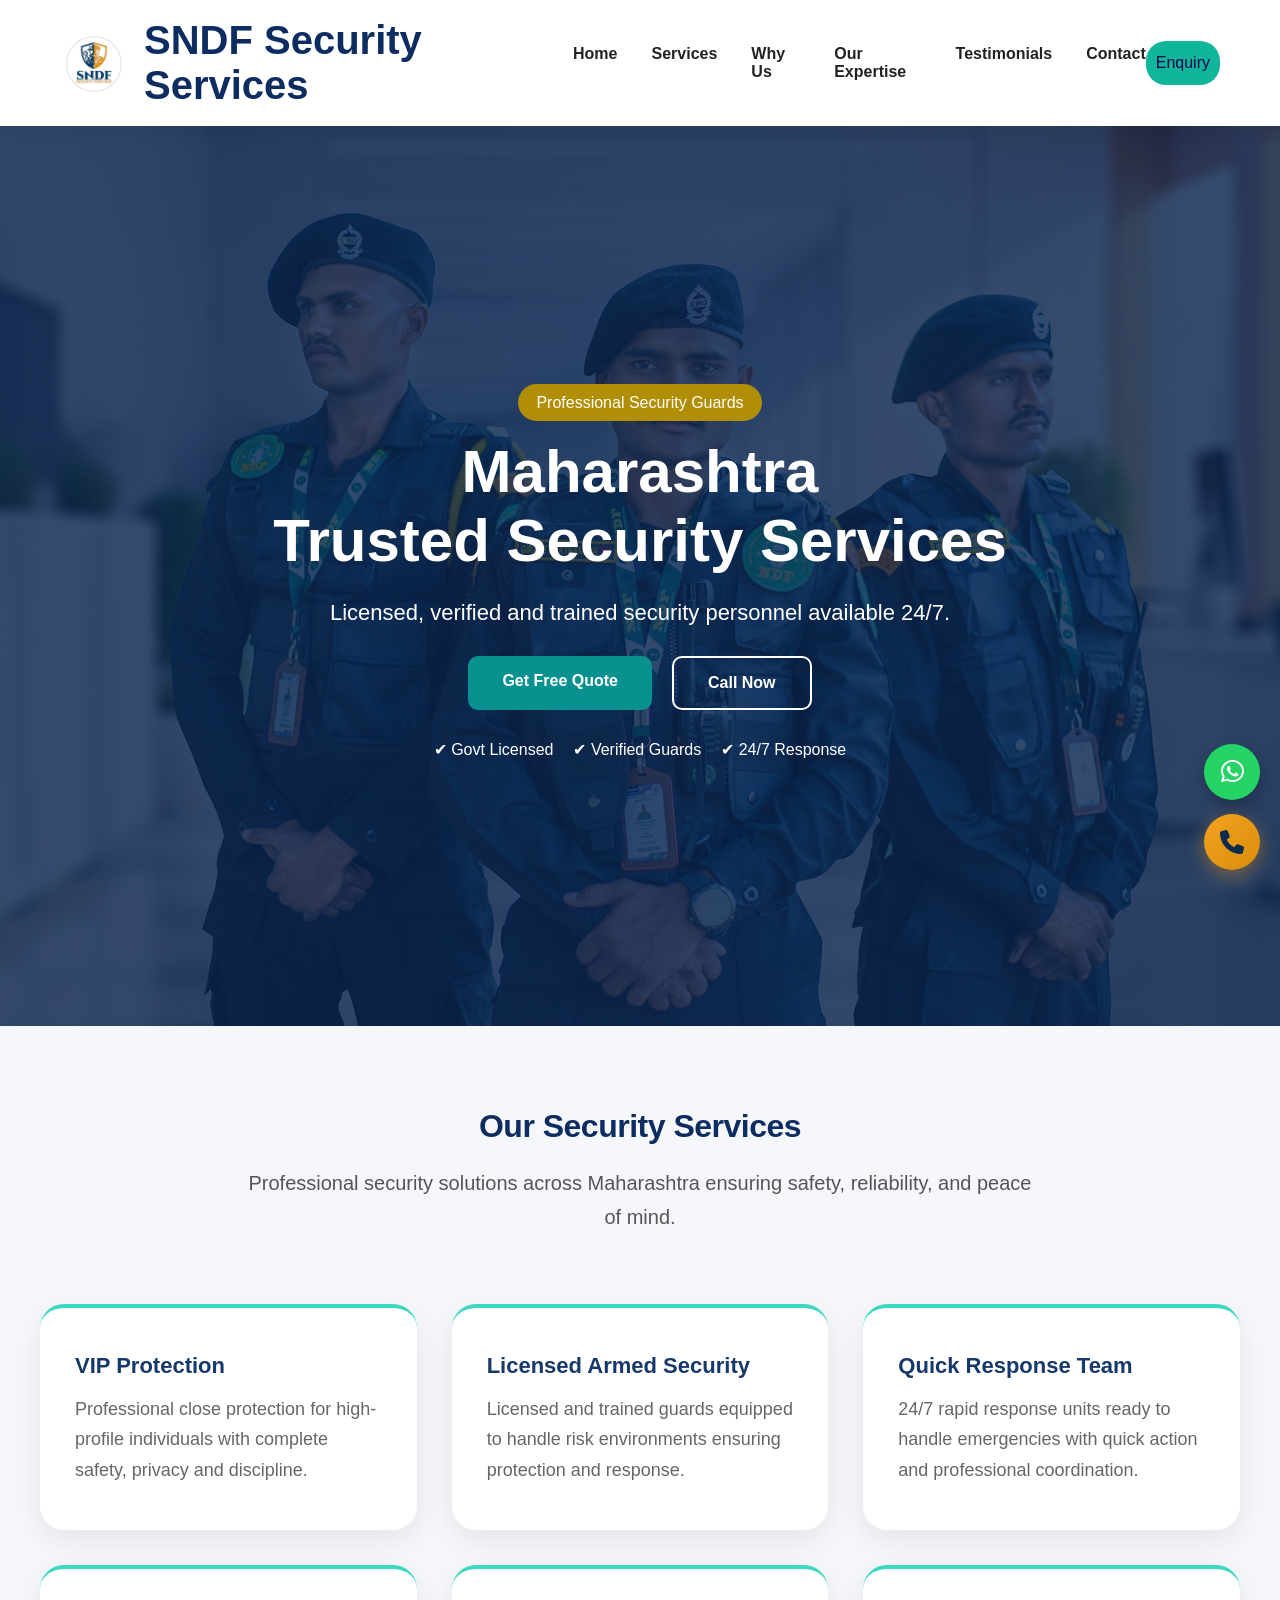
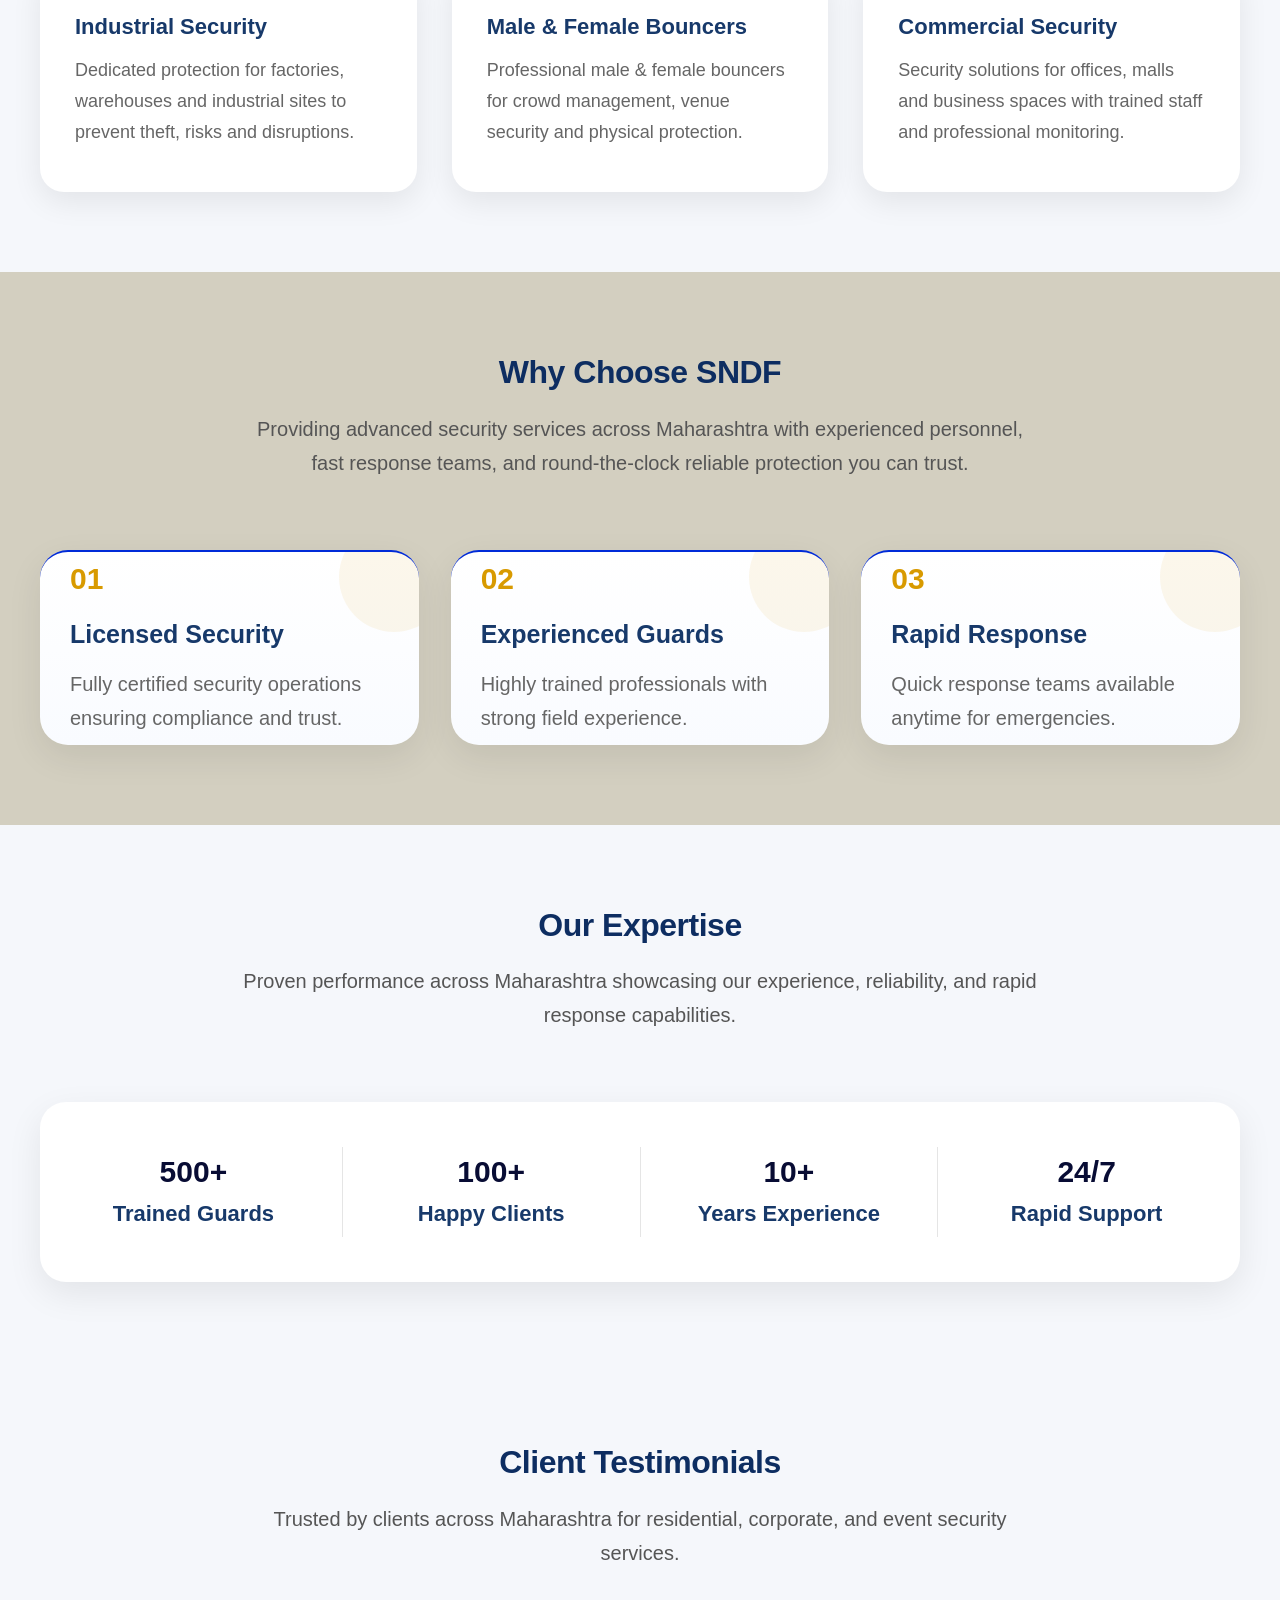
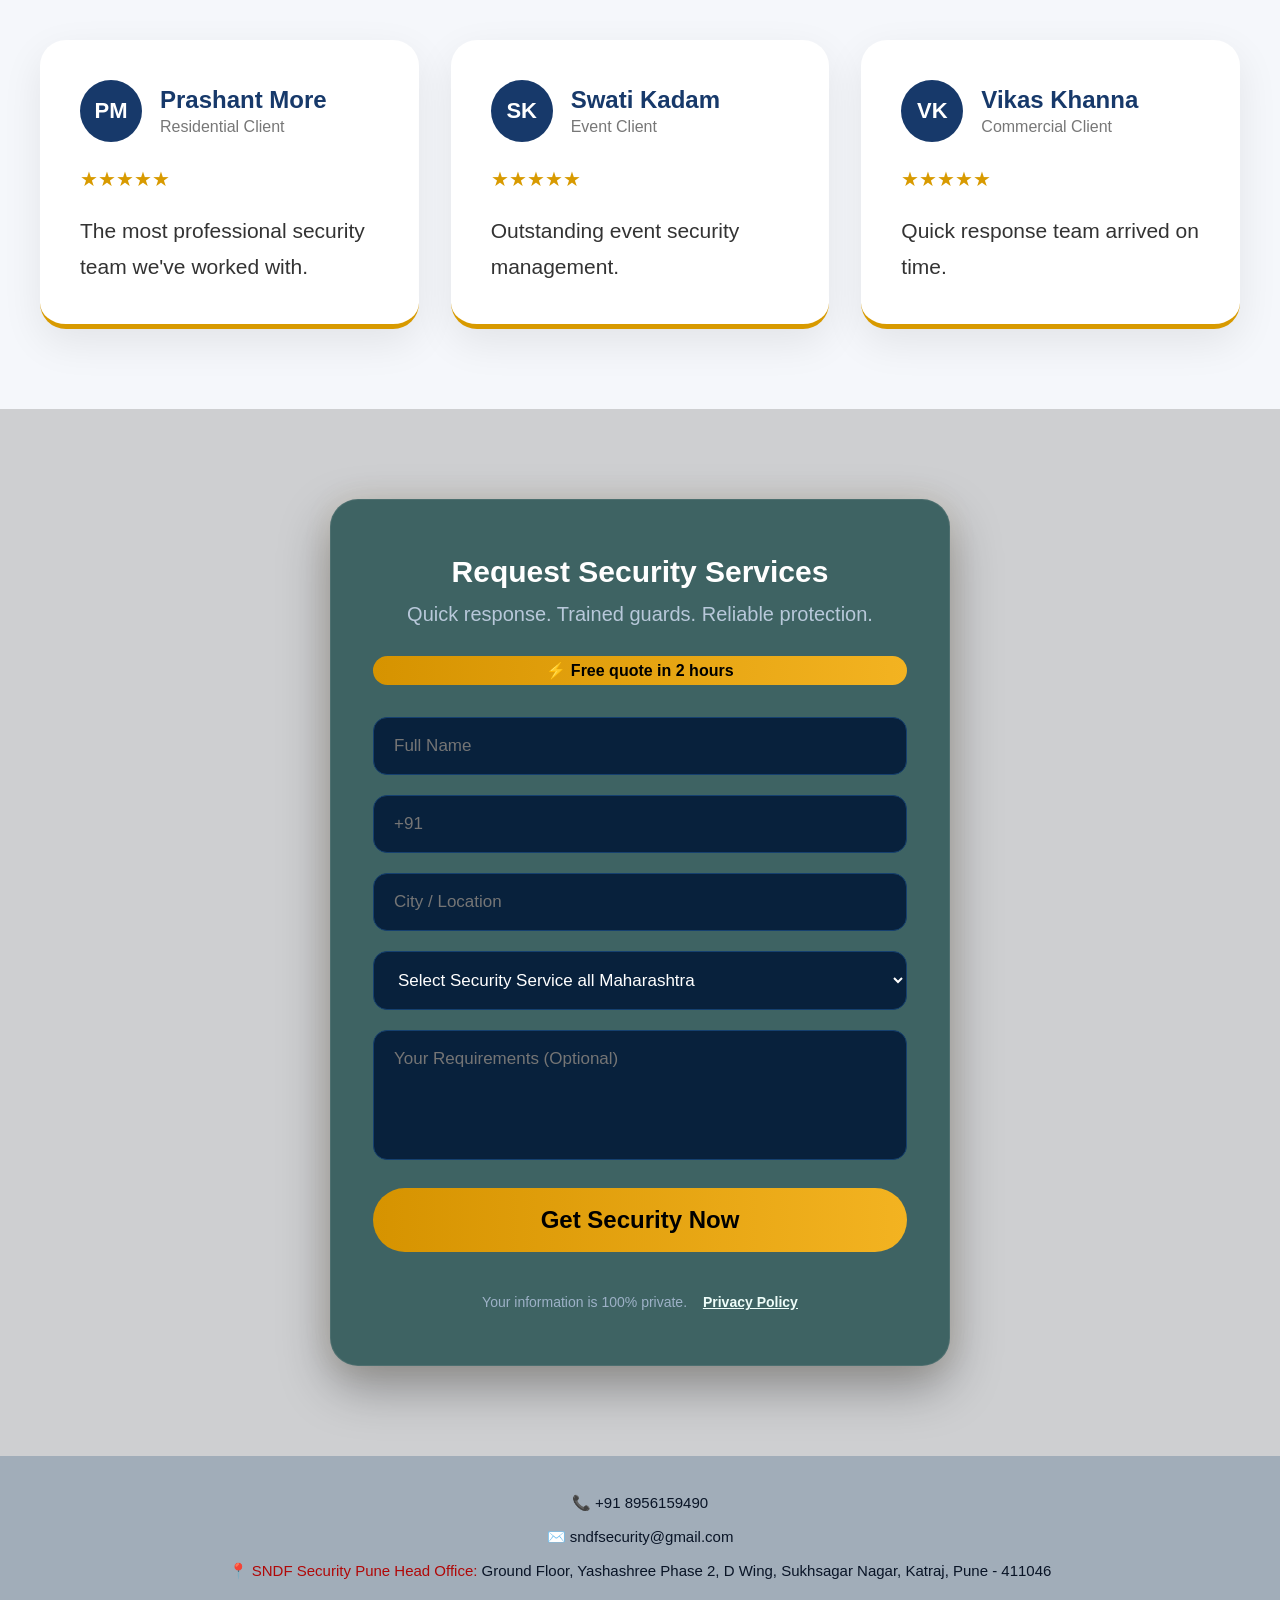
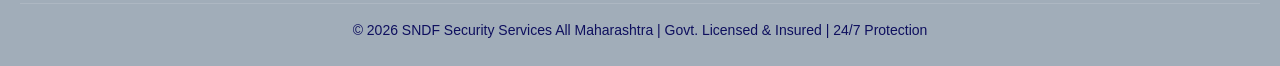
==== index.html @ 7f8187f7 "add gtag in html code" ====
<!DOCTYPE html>
<html lang="en">

<head>
  <!-- Google tag (gtag.js) -->
  <script async src="https://www.googletagmanager.com/gtag/js?id=AW-18089420292"></script>
<script>
  window.dataLayer = window.dataLayer || [];
  function gtag(){dataLayer.push(arguments);}
  gtag('js', new Date());

  gtag('config', 'AW-18089420292');
</script>

  <meta charset="UTF-8">
  <meta name="viewport" content="width=device-width,initial-scale=1.0">

  <!-- SEO Title -->
  <title>Security Guard Services in Maharashtra | SNDF Security Agency</title>

  <!-- SEO Meta -->
  <meta name="description" content="Looking for security guard services in Maharashtra? SNDF provides trained security guards, bouncers, event security, corporate and residential protection across Maharashtra. Available 24/7. Call now.">
  <meta name="keywords" content="security services Maharashtra, security guards Maharashtra, security agency Maharashtra, private security Maharashtra, bouncer services Maharashtra, event security Maharashtra, industrial security Maharashtra, residential security Maharashtra, corporate security Maharashtra">
  <meta name="author" content="SNDF Security Services">

  <!-- Google Site Verification -->
  <meta name="google-site-verification" content="Hl2jM6XFP9QhORgaJbN1rDe-L8TGYnHvItoYKzpRTxo" />

  <!-- Open Graph (Social Media Preview) -->
  <meta property="og:title" content="SNDF Security Services Maharashtra">
  <meta property="og:description" content="Professional security guard services across Maharashtra for residential, corporate, and events.">
  <meta property="og:image" content="https://sndfsecurity.in/images/logo.png">
  <meta property="og:url" content="https://sndfsecurity.in">
  <meta property="og:type" content="website">

  <!-- Canonical -->
  <link rel="canonical" href="https://sndfsecurity.in/">

  <!-- Favicon -->
  <link rel="icon" href="images/favicon.ico" type="image/x-icon">

  <!-- CSS -->
  <link rel="stylesheet" href="style.css">
  <link rel="stylesheet"
    href="https://cdnjs.cloudflare.com/ajax/libs/font-awesome/6.5.0/css/all.min.css">

  <!-- Smooth Scroll -->
  <style>
    html {
      scroll-behavior: smooth;
    }
  </style>
</head>

<body>

  <!-- NAVBAR -->
  <header class="navbar">

    <div class="brand">
      <img src="images/logo.png" alt="SNDF Security Logo" class="logo-img">
      <div class="logo">SNDF Security Services</div>
    </div>

    <nav>
      <a href="#home">Home</a>
      <a href="#services">Services</a>
      <a href="#whyus">Why Us</a>
      <a href="#expertise">Our Expertise</a>
      <a href="#testimonials">Testimonials</a>
      <a href="#contact">Contact</a>
    </nav>

    <a href="#contact" class="top-call">Enquiry</a>

  </header>


  <!-- FLOATING BUTTONS -->
  <a href="https://wa.me/918956159490" class="whatsapp-float" target="_blank">
    <i class="fab fa-whatsapp"></i>
  </a>

  <button class="floating-call"
    onclick="window.location.href='tel:+918956159490'">
    <i class="fas fa-phone"></i>
  </button>


  <!-- HERO -->
  <section id="home" class="hero">

    <div class="hero-box">

      <span class="badge">
       Professional Security Guards
      </span>

      <h1>
        Maharashtra<br>
       Trusted Security Services
      </h1>

      <p>
        Licensed, verified and trained security personnel available 24/7.
      </p>

      <div class="hero-btns">

        <a href="#contact" class="btn gold">
          Get Free Quote
        </a>

        <a href="tel:8956159490" class="btn ghost">
          Call Now
        </a>

      </div>

      <div class="trust-line">
        <span>✔ Govt Licensed</span>
        <span>✔ Verified Guards</span>
        <span>✔ 24/7 Response</span>
      </div>

    </div>

  </section>


  <!-- SERVICES -->
  <section id="services" class="section light">

    <div class="section-title">
      <h2>Our Security Services</h2>
      <p>Professional security solutions across Maharashtra ensuring safety, reliability, and peace of mind.</p>
    </div>

    <div class="service-grid">

      <div class="service-card">
        <h3>VIP Protection</h3>
        <p>
          Professional close protection for high-profile individuals with complete safety, privacy and discipline.
        </p>
      </div>

      <div class="service-card">
        <h3>Licensed Armed Security</h3>
        <p>
          Licensed and trained guards equipped to handle risk environments ensuring protection and response.
        </p>
      </div>

      <div class="service-card">
        <h3>Quick Response Team</h3>
        <p>
          24/7 rapid response units ready to handle emergencies with quick action and professional coordination.
        </p>
      </div>

      <div class="service-card"> 
        <h3>Industrial Security</h3>
        <p>
          Dedicated protection for factories, warehouses and industrial sites to prevent theft, risks and disruptions.
        </p>
      </div>

      <div class="service-card">
        <h3>Male & Female Bouncers</h3>
        <p>
          Professional male & female bouncers for crowd management, venue security and physical protection.
        </p>
      </div>

      <div class="service-card">
        <h3>Commercial Security</h3>
        <p>
          Security solutions for offices, malls and business spaces with trained staff and professional monitoring.
        </p>
      </div>

    </div>

  </section>


  <!-- WHY US -->
  <section id="whyus" class="section why-premium">

    <div class="section-title">
      <h2>Why Choose SNDF</h2>
      <p>
        Providing advanced security services across Maharashtra with experienced personnel, fast response teams, and round-the-clock reliable protection you can trust.
      </p>
    </div>

    <div class="why-premium-grid">

      <div class="why-premium-card">
        <div class="why-num">01</div>
        <h3>Licensed Security</h3>
        <p>Fully certified security operations ensuring compliance and trust.</p>
      </div>

      <div class="why-premium-card">
        <div class="why-num">02</div>
        <h3>Experienced Guards</h3>
        <p>Highly trained professionals with strong field experience.</p>
      </div>

      <div class="why-premium-card">
        <div class="why-num">03</div>
        <h3>Rapid Response</h3>
        <p>Quick response teams available anytime for emergencies.</p>
      </div>

    </div>

  </section>


  <!-- EXPERTISE -->
  <section id="expertise" class="section expertise-strip">

    <div class="section-title">
      <h2>Our Expertise</h2>
      <p>
        Proven performance across Maharashtra showcasing our experience, reliability, and rapid response capabilities.
      </p>
    </div>

    <div class="expertise-row">

      <div class="expertise-item">
        <h3>500+</h3>
        <span>Trained Guards</span>
      </div>

      <div class="expertise-divider"></div>

      <div class="expertise-item">
        <h3>100+</h3>
        <span>Happy Clients</span>
      </div>

      <div class="expertise-divider"></div>

      <div class="expertise-item">
        <h3>10+</h3>
        <span>Years Experience</span>
      </div>

      <div class="expertise-divider"></div>

      <div class="expertise-item">
        <h3>24/7</h3>
        <span>Rapid Support</span>
      </div>

    </div>

  </section>


  <!-- TESTIMONIALS -->
  <section id="testimonials" class="section light">

    <div class="section-title">
      <h2>Client Testimonials</h2>
      <p>Trusted by clients across Maharashtra for residential, corporate, and event security services.</p>
    </div>

    <div class="elite-testimonials">

      <div class="elite-card">
        <div class="client-head">
          <div class="client-badge">PM</div>
          <div>
            <h4>Prashant More</h4>
            <span>Residential Client</span>
          </div>
        </div>

        <div class="elite-stars">★★★★★</div>

        <p>The most professional security team we've worked with.</p>
      </div>

      <div class="elite-card">
        <div class="client-head">
          <div class="client-badge">SK</div>
          <div>
            <h4>Swati Kadam</h4>
            <span>Event Client</span>
          </div>
        </div>

        <div class="elite-stars">★★★★★</div>

        <p>Outstanding event security management.</p>
      </div>

      <div class="elite-card">
        <div class="client-head">
          <div class="client-badge">VK</div>
          <div>
            <h4>Vikas Khanna</h4>
            <span>Commercial Client</span>
          </div>
        </div>

        <div class="elite-stars">★★★★★</div>

        <p>Quick response team arrived on time.</p>
      </div>

    </div>

  </section>


  <!-- CONTACT -->
 <section id="contact" class="contact-pro">

  <div class="lead-box">

    <h2>Request Security Services</h2>

    <p>Quick response. Trained guards. Reliable protection.</p>

    <div class="quote-strip">
      ⚡ Free quote in 2 hours
    </div>

    <form id="contactForm" 
      action="https://formsubmit.co/sndfsecurity@gmail.com" 
      method="POST">

      <input type="text" id="name" name="name" placeholder="Full Name"
        oninput="this.value=this.value.replace(/[^A-Za-z\s]/g,'')" required>

      <input type="tel" id="phone" name="phone" placeholder="+91"
        maxlength="10"
        oninput="this.value=this.value.replace(/[^0-9]/g,'')" required>

      <input type="text" name="city" placeholder="City / Location">

      <select name="service" required>
        <option value="">Select Security Service all Maharashtra</option>
        <option>VIP Protection</option>
        <option>Licensed Armed Security</option>
        <option>Quick Response Team</option>
        <option>Industrial Security</option>
        <option>Male & Female Bouncers</option>
        <option>Commercial Security</option>
      </select>

      <!-- Hidden fields -->
      <input type="hidden" name="_subject" value="🚨 New SNDF Enquiry">
      <input type="hidden" name="_template" value="table">
      <input type="hidden" name="_next" value="https://sndfsecurity.in/thankyou.html">
      <input type="hidden" name="_captcha" value="false">

      <textarea name="requirements" placeholder="Your Requirements (Optional)"></textarea>

      <button type="submit">Get Security Now</button>

      <!-- ✅ FINAL (SINGLE LINE) -->
      <div class="privacy-note">
        Your information is 100% private.
        <span class="privacy-link" onclick="openPrivacyModal()">
                      <a href="#" class="privacy-link">Privacy Policy</a>

        </span>

      </div>

    </form>

  </div>

</section>

  <!-- FOOTER -->
  <footer class="footer">

    <div class="footer-contact">

      <p>📞 +91 8956159490</p>
      <p>✉️ sndfsecurity@gmail.com</p>

      <p>
       <span>📍 SNDF Security Pune Head Office:</span> 
        Ground Floor, Yashashree Phase 2, D Wing,
        Sukhsagar Nagar, Katraj, Pune - 411046
      </p>

    </div>

    <div class="footer-bottom">
      <p>
        © 2026 SNDF Security Services All Maharashtra |
        Govt. Licensed & Insured |
        24/7 Protection
      </p>
    </div>

  </footer>
<div id="privacyModal" class="privacy-modal">
  <div class="privacy-box">

    <div class="privacy-header">
      <h2>Privacy Policy</h2>
      <span class="close-modal">&times;</span>
    </div>

    <div class="privacy-content">

      <h3>1. Information We Collect</h3>
      <p>We collect your name, phone number, location and service requirements when you fill out our contact form.</p>

      <h3>2. How We Use Your Information</h3>
      <p>We use your information to provide security service quotes, respond to your inquiries and contact you regarding our services.</p>

      <h3>3. Data Protection</h3>
      <p>Your information is 100% private and secure. We do not sell, trade or share your personal information with third parties.</p>

      <h3>4. Communication</h3>
      <p>By submitting the form, you agree that we may call or message you regarding your security service requirements.</p>

      <h3>5. Contact Us</h3>
      <p>For any privacy concerns, contact us at: <span class="mail">sndfsecurity@gmail.com</span></p>

      <div class="last-update">Last Updated: January 2026</div>

    </div>

  </div>
</div>

  <!-- SCRIPT -->
 <script>

document.addEventListener("DOMContentLoaded", function () {

  // =========================
  // FORM VALIDATION
  // =========================
  var form = document.getElementById("contactForm");

  if(form){
    form.addEventListener("submit", function (e) {

      var name = document.getElementById("name").value.trim();
      var phone = document.getElementById("phone").value.trim();
      var requirements = document.querySelector("textarea[name='requirements']").value.trim();

      if (name === "") {
        alert("Enter Name");
        e.preventDefault();
        return;
      }

      if (phone === "") {
        alert("Enter Mobile Number");
        e.preventDefault();
        return;
      }

      if (!/^[0-9]{10}$/.test(phone)) {
        alert("Enter valid 10 digit Mobile Number");
        e.preventDefault();
        return;
      }

    });
  }


  // =========================
  // PRIVACY MODAL
  // =========================
  var modal = document.getElementById('privacyModal');
  var links = document.querySelectorAll('.privacy-link');
  var closeBtn = document.querySelector('.close-modal');

  // OPEN MODAL
  links.forEach(function(link){
    link.addEventListener("click", function(e){
      e.preventDefault();
      modal.style.display = "block";
      document.body.style.overflow = "hidden";
    });
  });

  // CLOSE BUTTON
  if(closeBtn){
    closeBtn.addEventListener("click", function(){
      modal.style.display = "none";
      document.body.style.overflow = "auto";
    });
  }

  // OUTSIDE CLICK
  window.addEventListener("click", function(e){
    if(e.target === modal){
      modal.style.display = "none";
      document.body.style.overflow = "auto";
    }
  });

});

</script>

</body>

</html>
---- style.css ----
*{
margin:0;
padding:0;
box-sizing:border-box;
font-family:Arial;
scroll-behavior:smooth;
}

body{
overflow-x:hidden;
}

/* NAVBAR */

.navbar{
background:#fff;
padding:18px 60px;
display:flex;
justify-content:space-between;
align-items:center;
box-shadow:0 3px 15px rgba(0,0,0,.06);
position:sticky;
top:0;
z-index:999;
}

.brand{
display:flex;
align-items:center;
gap:14px;
}

.logo-img{
width:70px;
}

.logo{
font-size:40px;
font-weight:800;
color:#0d2d61;
}

nav{
display:flex;
gap:34px;
}
@media (max-width:768px){

  .navbar{
    padding:20px 15px;
  }

  .logo{
    font-size:16px;   /* text chota */
  }

  .logo-img{
    width:30px;       /* logo chota */
  }

  .top-call{
    padding:8px 14px;
    font-size:14px;
  }

}
/* NAV LINKS */

nav a{
text-decoration:none;
font-weight:700;
color:#222;

position:relative;

transition:all .35s ease;
}

/* Gold underline */

nav a:after{
content:"";
position:absolute;

left:0;
bottom:-6px;

width:0;
height:3px;

background:#d89a00;

border-radius:30px;

transition:all .35s ease;
}

/* Arrow */

nav a:before{
content:"→";

position:absolute;

left:-14px;

opacity:0;

color:#d89a00;

transition:all .35s ease;
}

/* Hover */

nav a:hover{
color:#17396a;
padding-left:10px;
}

nav a:hover:after{
width:100%;
}

nav a:hover:before{
opacity:1;
left:-6px;
}


/* CALL BUTTON (unchanged) */

.top-call{
background:#11b599;
padding:13px 10px;
border-radius:20px;
color:rgb(9, 6, 79);
text-decoration:none;
}
/* HERO */

.hero{
min-height:100vh;

display:flex;
justify-content:center;
align-items:center;

padding:70px;

text-align:center;
color:white;

background:
linear-gradient(rgba(8,35,78,.82),rgba(8,35,78,.82)),
url('images/guard.webp');

background-size:cover;
background-position:center;
}

.hero-box{
max-width:900px;
}

.badge{
background:#b08e06;
padding:10px 18px;
border-radius:30px;
}

.hero h1{
font-size:60px;
margin:25px 0;
}

.hero p{
font-size:22px;
margin-bottom:30px;
}

.hero-btns{
display:flex;
gap:20px;
justify-content:center;
}

.btn{
padding:16px 34px;
border-radius:10px;
text-decoration:none;
font-weight:700;
}

.gold{
background:#09918f;
color:white;
}

.ghost{
border:2px solid white;
color:white;
}

.trust-line{
margin-top:30px;
display:flex;
gap:20px;
justify-content:center;
}


/* SECTION */

.section{
padding:100px 50px;
}

.light{
background:#f5f7fb;
}

.section-title{
text-align:center;
margin-bottom:70px;
}

.section-title h2{
font-size:56px;
color:#0d2d61;
margin-bottom:18px;
}

.section-title p{
font-size:24px;
color:#667;
}


/* SERVICES */

.service-grid{
display:grid;
grid-template-columns:repeat(3,1fr);
gap:35px;
max-width:1200px;
margin:auto;
}

.service-card{
background:white;
padding:45px 35px;

border-radius:24px;

box-shadow:0 10px 30px rgba(0,0,0,.08);

border-top:4px solid #3dd8c1;

transition:.35s;
}

.service-card:hover{
transform:translateY(-12px);
box-shadow:0 18px 45px rgba(0,0,0,.12);
}

.icon{
font-size:42px;
margin-bottom:22px;
}

.service-card h3{
font-size:22px;
margin-bottom:15px;
color:#17396a;
}

.service-card p{
font-size:18px;
line-height:1.7;
color:#666;
}


/* EXPERTISE */
/* ===== EXPERTISE STRIP ===== */

.numbers,
.number-box{
display:none;
}

.expertise-strip{
background:#f5f7fb;
padding:110px 50px;
}

.expertise-row{
max-width:1200px;
margin:auto;

background:#fff;

border-radius:26px;

padding:45px 30px;

display:flex;
align-items:center;
justify-content:space-between;
gap:25px;

box-shadow:0 12px 35px rgba(0,0,0,.08);
}

.expertise-item{
flex:1;
text-align:center;
}

.expertise-item h3{
font-size:30px;
line-height:1;
color:#080c34;
margin-bottom:14px;
font-weight:800;
}

.expertise-item span{
font-size:22px;
color:#17396a;
font-weight:600;
}

.expertise-divider{
width:1px;
height:90px;
background:#e5e5e5;
}

/* subtle hover */
.expertise-item{
transition:.3s;
}

.expertise-item:hover{
transform:translateY(-6px);
}

/* mobile */
@media(max-width:768px){

.expertise-row{
flex-direction:column;
padding:35px 20px;
}

.expertise-divider{
width:100%;
height:1px;
}

.expertise-item h3{
font-size:20px;
}

.expertise-item span{
font-size:18px;
}

}
/* TESTIMONIAL */

/* ===== ELITE TESTIMONIALS ===== */

.review-grid,
.review-panel{
display:none;
}

.elite-testimonials{
max-width:1200px;
margin:auto;

display:grid;
grid-template-columns:repeat(3,1fr);

gap:32px;
}

.elite-card{

background:#fff;

padding:40px;

border-radius:26px;

box-shadow:
0 14px 40px rgba(0,0,0,.08);

border-bottom:5px solid #d89a00;

transition:.35s;
}

.elite-card:hover{
transform:translateY(-10px);
box-shadow:0 20px 50px rgba(0,0,0,.14);
}

.client-head{
display:flex;
align-items:center;
gap:18px;
margin-bottom:25px;
}

.client-badge{
width:62px;
height:62px;

border-radius:50%;

background:#17396a;
color:#fff;

display:flex;
align-items:center;
justify-content:center;

font-weight:800;
font-size:22px;
}

.client-head h4{
font-size:24px;
color:#17396a;
margin-bottom:4px;
}

.client-head span{
color:#777;
font-size:16px;
}

.elite-stars{
font-size:20px;
color:#d89a00;
margin-bottom:22px;
}

.elite-card p{
font-size:21px;
line-height:1.7;
color:#333;
}

/* mobile */
@media(max-width:768px){

.elite-testimonials{
grid-template-columns:1fr;
}

.elite-card{
padding:30px 22px;
}

.elite-card p{
font-size:18px;
}

.client-head h4{
font-size:20px;
}

}

/* CONTACT */
.contact-pro{
background:#cecfd1;
padding:90px 20px;
}

.lead-box{
max-width:620px;
margin:auto;

background:#3e6363;

padding:55px 42px;

border-radius:28px;

border:1px solid rgba(255,255,255,.08);

box-shadow:
0 20px 50px rgba(0,0,0,.35),
0 0 30px rgba(214,147,0,.08);
}

.lead-box h2{
font-size:30px;
color:#fff;
text-align:center;
margin-bottom:14px;
}

.lead-box p{
text-align:center;
font-size:20px;
color:#b8c8da;
margin-bottom:30px;
}

.quote-strip{
background:linear-gradient(90deg,#d69300,#f3b321);

padding:5px;

text-align:center;

font-weight:700;

border-radius:50px;

margin-bottom:32px;
}

.lead-box form{
display:flex;
flex-direction:column;
gap:20px;
}

.lead-box input,
.lead-box select,
.lead-box textarea{

background:#08213c;

border:1px solid #15406f;

color:#fff;

padding:18px 20px;

font-size:17px;

border-radius:14px;
}

.lead-box textarea{
height:130px;
resize:none;
}

.lead-box input:focus,
.lead-box select:focus,
.lead-box textarea:focus{
outline:none;
border-color:#d69300;
box-shadow:0 0 0 3px rgba(214,147,0,.12);
}

.lead-box button{
background:linear-gradient(90deg,#d69300,#f3b321);

border:none;

padding:18px;

font-size:24px;

font-weight:700;

border-radius:50px;

margin-top:8px;

cursor:pointer;
}

.lead-box button:hover{
transform:translateY(-3px);
}

.privacy-note{
text-align:center;
margin-top:22px;
color:#9db1c7;
font-size:14px;
}


/* mobile */

@media(max-width:768px){

.contact-pro{
padding:60px 16px;
}

.lead-box{
padding:35px 20px;
}

.lead-box h2{
font-size:28px;
}

.lead-box p{
font-size:16px;
}

.quote-strip{
font-size:12px;
padding:14px;
}

.lead-box button{
font-size:19px;
}

}

/* FOOTER */

footer{
background:#f6f6f6;
color:rgb(3, 24, 110);
padding:25px;
text-align:center;
}


/* MOBILE */
@media(max-width:768px){

nav{
display:none;
}

/* MOBILE NAV FIX */
.navbar{
padding:10px 12px;
}

.brand{
gap:8px;
}

.logo{
font-size:20px;
line-height:1.2;
}

.logo-img{
width:38px;
}

.top-call{
padding:10px 12px;
font-size:14px;
border-radius:14px;
}

/* HERO */
/* MOBILE HERO FIX */

@media(max-width:768px){

.hero{
padding:95px 18px 60px;
min-height:auto;
}

.hero-box{
max-width:100%;
}

.badge{
font-size:14px;
padding:8px 16px;
}

.hero h1{
font-size:52px;
line-height:1.15;
margin:22px 0;
word-break:normal;
}

.hero p{
font-size:16px;
line-height:1.5;
max-width:320px;
margin:0 auto 28px;
}

.hero-btns{
gap:14px;
}

.btn{
width:100%;
max-width:320px;
margin:auto;
padding:15px 20px;
font-size:18px;
}

.trust-line{
display:grid;
grid-template-columns:1fr 1fr 1fr;
gap:10px;
margin-top:28px;
font-size:15px;
}

}

/* GRIDS */
.service-grid,
.why-wrap,
.numbers,
.test-grid{
grid-template-columns:1fr;
}

.section-title h2{
font-size:34px;
}

.section-title p{
font-size:18px;
}

.service-card,
.why-box,
.number-box,
.test-card{
padding:32px 24px;
}

.test-card p{
font-size:20px;
}


/* FLOAT ICONS */
.float-call,
.float-wa{
right:14px;
}

}

/* ===== WHY CHOOSE PREMIUM ===== */

.why-wrap,
.why-box{
display:none;
}

.why-premium{
background:#d3cfc0;
padding:110px 50px;
}

.why-premium-grid{
max-width:1200px;
margin:auto;
display:grid;
grid-template-columns:repeat(3,1fr);
gap:32px;
}

.why-premium-card{
background:linear-gradient(180deg,#ffffff,#f9fbff);

padding:10px 30px;

border-radius:28px;

border-top:2px solid #002bd8;

box-shadow:0 12px 35px rgba(0,0,0,.08);

transition:.35s;

position:relative;
overflow:hidden;
}

.why-premium-card:hover{
transform:translateY(-12px);
box-shadow:0 18px 50px rgba(0,0,0,.14);
}

.why-premium-card:after{
content:"";
position:absolute;
right:-30px;
top:-30px;
width:110px;
height:110px;
border-radius:50%;
background:rgba(216,154,0,.08);
}

.why-num{
font-size:30px;
font-weight:800;
color:#d89a00;
margin-bottom:24px;
}

.why-premium-card h3{
font-size:25px;
color:#17396a;
margin-bottom:18px;
}

.why-premium-card p{
font-size:20px;
line-height:1.7;
color:#666;
}

@media(max-width:768px){

.why-premium-grid{
grid-template-columns:1fr;
}

.why-premium-card{
padding:34px 24px;
}

.why-num{
font-size:42px;
}

.why-premium-card h3{
font-size:24px;
}

.why-premium-card p{
font-size:17px;
}

}



@media(max-width:768px){
}

/* PASTE NEW CODE BELOW THIS */

html{
scroll-behavior:smooth;
}

#contact{
scroll-margin-top:120px;
}

.btn{
position:relative;
overflow:hidden;
transition:.35s ease;
}

.btn:before{
content:"→";
position:absolute;
right:22px;
opacity:0;
transition:.35s;
}

.btn:hover{
padding-right:58px;
transform:translateY(-4px);
}

.btn:hover:before{
opacity:1;
right:18px;
}

.gold:hover{
background:#f0ad00;
box-shadow:0 10px 25px rgba(216,154,0,.35);
}

.ghost:hover{
background:#fff;
color:#17396a;
}

/* FIXED RIGHT SIDE FLOAT BUTTONS */

/* Floating Buttons - PREMIUM */
.whatsapp-float {
    position: fixed;
    bottom: 100px;
    right: 20px;
    background: #25D366;
    color: white;
    font-size: 26px;
    width: 56px;
    height: 56px;
    display: flex;
    align-items: center;
    justify-content: center;
    border-radius: 50%;
    z-index: 999;
    text-decoration: none;
    box-shadow: 0 6px 16px rgba(0, 0, 0, 0.25);
    transition: all 0.3s ease;
}

.floating-call {
    position: fixed;
    bottom: 30px;
    right: 20px;
    background: linear-gradient(135deg, #f4a21e, #d88e0c);
    color: #0b2c4d;
    width: 56px;
    height: 56px;
    border-radius: 50%;
    display: flex;
    align-items: center;
    justify-content: center;
    font-size: 24px;
    cursor: pointer;
    box-shadow: 0 6px 20px rgba(244, 162, 30, 0.4);
    transition: all 0.3s ease;
    z-index: 999;
    border: none;
}

.whatsapp-float:hover,
.floating-call:hover {
    transform: scale(1.1);
    box-shadow: 0 10px 25px rgba(0, 0, 0, 0.3);
}
/* mobile */

@media(max-width:768px){

.float-call,
.float-wa{
right:12px;

width:50px;
height:50px;

font-size:24px;
}

.float-call{
bottom:100px;
}

.float-wa{
bottom:38px;
}

}
.footer{
background:#a1adb9;
padding:35px 20px 20px;
color:#0e0f5e;
text-align:center;
}

.footer-contact{
max-width:900px;
margin:auto;
}

.footer-contact p{
font-size:15px;
line-height:1.6;
margin-bottom:10px;
color:#091426;
}

.footer-bottom{
margin-top:20px;
padding-top:18px;
border-top:1px solid rgba(255,255,255,.12);
}

.footer-bottom p{
font-size:14px;
margin-bottom:8px;
}

.footer-bottom a{
color:#d89a00;
font-size:14px;
font-weight:700;
text-decoration:none;
}

.footer-bottom a:hover{
text-decoration:underline;
}


/* mobile */

@media(max-width:768px){

.footer{
padding:28px 15px 18px;
}

.footer-contact p{
font-size:13px;
line-height:1.5;
}

.footer-bottom p,
.footer-bottom a{
font-size:12px;
}

}

/* =========================
PROPER MOBILE + ALL DEVICE FIX
========================= */

/* GLOBAL SCALE FIX */
.section{
padding:80px 20px !important;
}

.section-title h2{
font-size:32px !important;
line-height:1.3;
letter-spacing:-0.5px;
}

.section-title p{
font-size:15px !important;
line-height:1.6;
}

/* =========================
TABLET (1024px)
========================= */
@media (max-width:1024px){

.hero h1{
font-size:38px !important;
}

.hero p{
font-size:17px !important;
}

.service-grid{
grid-template-columns:repeat(2,1fr) !important;
gap:24px;
}

.why-premium-grid{
grid-template-columns:repeat(2,1fr) !important;
gap:24px;
}

.elite-testimonials{
grid-template-columns:repeat(2,1fr) !important;
gap:24px;
}

}

/* =========================
MOBILE (768px)
========================= */
@media (max-width:768px){

/* NAV */
.navbar{
padding:12px 14px !important;
}

.logo{
font-size:17px !important;
}

.logo-img{
width:34px !important;
}

/* HERO (FIXED LOOK) */
.hero{
padding:85px 16px 50px !important;
}

.hero h1{
font-size:26px !important;
line-height:1.3;
letter-spacing:-0.5px;
}

.hero p{
font-size:14px !important;
line-height:1.6;
max-width:300px;
margin:auto;
}

/* BUTTON */
.btn{
font-size:15px !important;
padding:13px 16px !important;
}

/* SERVICES */
.service-grid{
grid-template-columns:1fr !important;
gap:18px;
}

.service-card{
padding:20px 16px !important;
border-radius:18px;
}

.service-card h3{
font-size:18px !important;
margin-bottom:8px;
}

.service-card p{
font-size:14px !important;
line-height:1.6;
}

/* WHY */
.why-premium-grid{
grid-template-columns:1fr !important;
gap:18px;
}

.why-premium-card{
padding:20px 16px !important;
}

.why-premium-card h3{
font-size:18px !important;
}

.why-premium-card p{
font-size:14px !important;
}

/* TESTIMONIAL */
.elite-testimonials{
grid-template-columns:1fr !important;
gap:18px;
}

.elite-card{
padding:20px 16px !important;
border-radius:18px;
}

.elite-card p{
font-size:14px !important;
line-height:1.6;
}

.client-head h4{
font-size:16px !important;
}

/* EXPERTISE */
.expertise-strip{
padding:60px 16px !important;
}

.expertise-row{
flex-direction:column !important;
gap:16px;
padding:20px !important;
}

.expertise-item h3{
font-size:18px !important;
}

.expertise-item span{
font-size:14px !important;
}



/* FLOAT BUTTONS */
.whatsapp-float{
width:48px;
height:48px;
right:12px;
bottom:85px;
}

.floating-call{
width:48px;
height:48px;
right:12px;
bottom:22px;
}

}

/* =========================
SMALL MOBILE (480px)
========================= */
@media (max-width:480px){

.hero h1{
font-size:24px !important;
}

.section-title h2{
font-size:24px !important;
}

.section-title p{
font-size:13px !important;
}

}

/* =========================
BIG SCREEN (1400px+)
========================= */
@media (min-width:1400px){

.section{
padding:120px 80px;
}

.hero h1{
font-size:64px;
}

.hero p{
font-size:22px;
}

}
/* =========================
CONTACT FORM FIX (ONLY)
========================= */

@media (max-width:768px){

.lead-box{
max-width:100% !important;
padding:18px 14px !important;
border-radius:18px;
}

.lead-box h2{
font-size:18px !important;
margin-bottom:8px;
}

.lead-box p{
font-size:13px !important;
margin-bottom:18px;
}

/* INPUT FIELDS */
.lead-box input,
.lead-box select,
.lead-box textarea{
padding:14px 14px !important;
font-size:14px !important;
border-radius:12px;
}

/* TEXTAREA HEIGHT */
.lead-box textarea{
height:100px !important;
}

/* BUTTON */
.lead-box button{
padding:14px !important;
font-size:18px !important;
border-radius:40px;
}

/* GAP CONTROL */
.lead-box form{
gap:14px !important;
}

}

/* SMALL MOBILE */
@media (max-width:480px){

.lead-box{
padding:16px 12px !important;
}

.lead-box h2{
font-size:17px !important;
}

.lead-box p{
font-size:12px !important;
}

.lead-box input,
.lead-box textarea{
font-size:13px !important;
padding:12px !important;
}

.lead-box button{
font-size:16px !important;
padding:12px !important;
}

}
/* =========================
REMOVE EXTRA GAP (MOBILE FIX)
========================= */

@media (max-width:768px){

/* SECTION GAP FIX */
.section{
padding-top:20px !important;
padding-bottom:20px !important;
}

/* CARD BOTTOM GAP REMOVE */
.service-card{
margin-bottom:0 !important;
}

/* NEXT SECTION TOP GAP FIX */
.why-premium{
margin-top:-30px !important;
padding-top:70px !important;
}

/* REMOVE UNWANTED SPACE */
.section + .section{
margin-top:0 !important;
}

/* EXTRA SAFE FIX */
.service-grid{
margin-bottom:0 !important;
}

}

/* =========================
HERO MOBILE PERFECT SPACING
========================= */

@media (max-width:768px){

.hero{
padding:95px 16px 60px !important;
text-align:center;
}

/* BADGE */
.badge{
font-size:13px;
padding:8px 14px;
margin-bottom:14px;
display:inline-block;
}

/* MAIN HEADING */
.hero h1{
font-size:26px !important;
line-height:1.35;
letter-spacing:-0.5px;
margin-bottom:16px;
}

/* SUBTEXT */
.hero p{
font-size:14px !important;
line-height:1.6;
margin-bottom:22px;
max-width:300px;
margin-left:auto;
margin-right:auto;
}

/* BUTTONS CONTAINER */
.hero-btns{
flex-direction:column;
gap:12px;
align-items:center;
}

/* BUTTON STYLE */
.btn{
width:100%;
max-width:280px;
padding:14px 16px;
font-size:15px;
border-radius:12px;
}

/* TRUST LINE */
.trust-line{
margin-top:22px;
display:grid;
grid-template-columns:1fr;
gap:8px;
font-size:14px;
}

}
/* =========================
ULTRA COMPACT MOBILE GAP FIX
========================= */

@media (max-width:768px){

/* SECTION */
.section{
padding:28px 14px !important;
}

/* TITLES */
.section-title{
margin-bottom:18px !important;
}

.section-title h2{
margin-bottom:6px !important;
line-height:1.25;
}

.section-title p{
margin-bottom:0 !important;
line-height:1.5;
}

/* SERVICE */
.service-grid{
gap:12px !important;
}

.service-card{
padding:16px 14px !important;
margin-bottom:0 !important;
}

.service-card h3{
margin-bottom:6px !important;
}

.service-card p{
margin-bottom:0 !important;
}

/* WHY */
.why-premium{
padding:30px 14px !important;
margin-top:-15px !important;
}

.why-premium-grid{
gap:12px !important;
}

.why-premium-card{
padding:16px 14px !important;
}

/* EXPERTISE */
.expertise-strip{
padding:30px 14px !important;
}

.expertise-row{
padding:16px !important;
gap:10px !important;
}

/* TESTIMONIAL */
.elite-testimonials{
gap:12px !important;
}

.elite-card{
padding:16px 14px !important;
}

/* CONTACT */
.contact-pro{
padding:30px 14px !important;
}

/* REMOVE SECTION GAP */
.section + .section{
margin-top:0 !important;
}

/* REMOVE EXTRA ELEMENT GAP */
h1,h2,h3,p{
margin-top:0;
margin-bottom:0;
}

/* HERO SE GAP CONTROL */
.hero{
padding-bottom:30px !important;
}

}

/* =========================
GLOBAL SUBTEXT FIX (ALL SECTIONS)
========================= */

.section-title p{
  font-size:18px !important;
  max-width:800px;
  margin:0 auto;
  line-height:1.7;
  color:#555;
}

/* DESKTOP ENHANCE */
@media (min-width:1024px){
  .section-title p{
    font-size:20px !important;
  }
}

/* LARGE SCREEN (PREMIUM LOOK) */
@media (min-width:1400px){
  .section-title p{
    font-size:22px !important;
  }
}
.footer-contact p span{
  color: rgb(176, 8, 8);
  text-decoration-color: rgb(210, 75, 54);
}

/* =========================
PRIVACY MODAL
========================= */

.privacy-modal{
display:none;
position:fixed;
z-index:9999;
left:0;
top:0;
width:100%;
height:100%;
background:rgba(0,0,0,0.7);
}

.privacy-box{
background:#0d2d61;
width:90%;
max-width:800px;
margin:80px auto;
border-radius:20px;
overflow:hidden;
box-shadow:0 10px 40px rgba(0,0,0,.4);
animation:fadeIn .3s ease;
}

@keyframes fadeIn{
from{transform:scale(.9);opacity:0;}
to{transform:scale(1);opacity:1;}
}

.privacy-header{
display:flex;
justify-content:space-between;
align-items:center;
padding:18px 22px;
border-bottom:1px solid rgba(255,255,255,.1);

}

.privacy-header h2{
color:#dc6c11;
font-size:22px;
}

.close-modal{
font-size:26px;
color:#fff;
cursor:pointer;
}

.privacy-content{
padding:20px;
max-height:400px;
overflow-y:auto;
}

.privacy-content h3{
color:#f4a21e;
margin-bottom:6px;
margin-top:14px;
font-size:16px;
}

.privacy-content p{
color:#cfd8e3;
font-size:14px;
line-height:1.6;
}

.mail{
color:#f4a21e;
}

.last-update{
margin-top:18px;
font-size:12px;
color:#9db1c7;
}

/* Scrollbar */
.privacy-content::-webkit-scrollbar{
width:6px;
}
.privacy-content::-webkit-scrollbar-thumb{
background:#f4a21e;
border-radius:10px;
}

.privacy-link{
  color:#eefdf9;
  font-weight:700;
  margin-left:6px;
  cursor:pointer;
  text-decoration:underline;
}
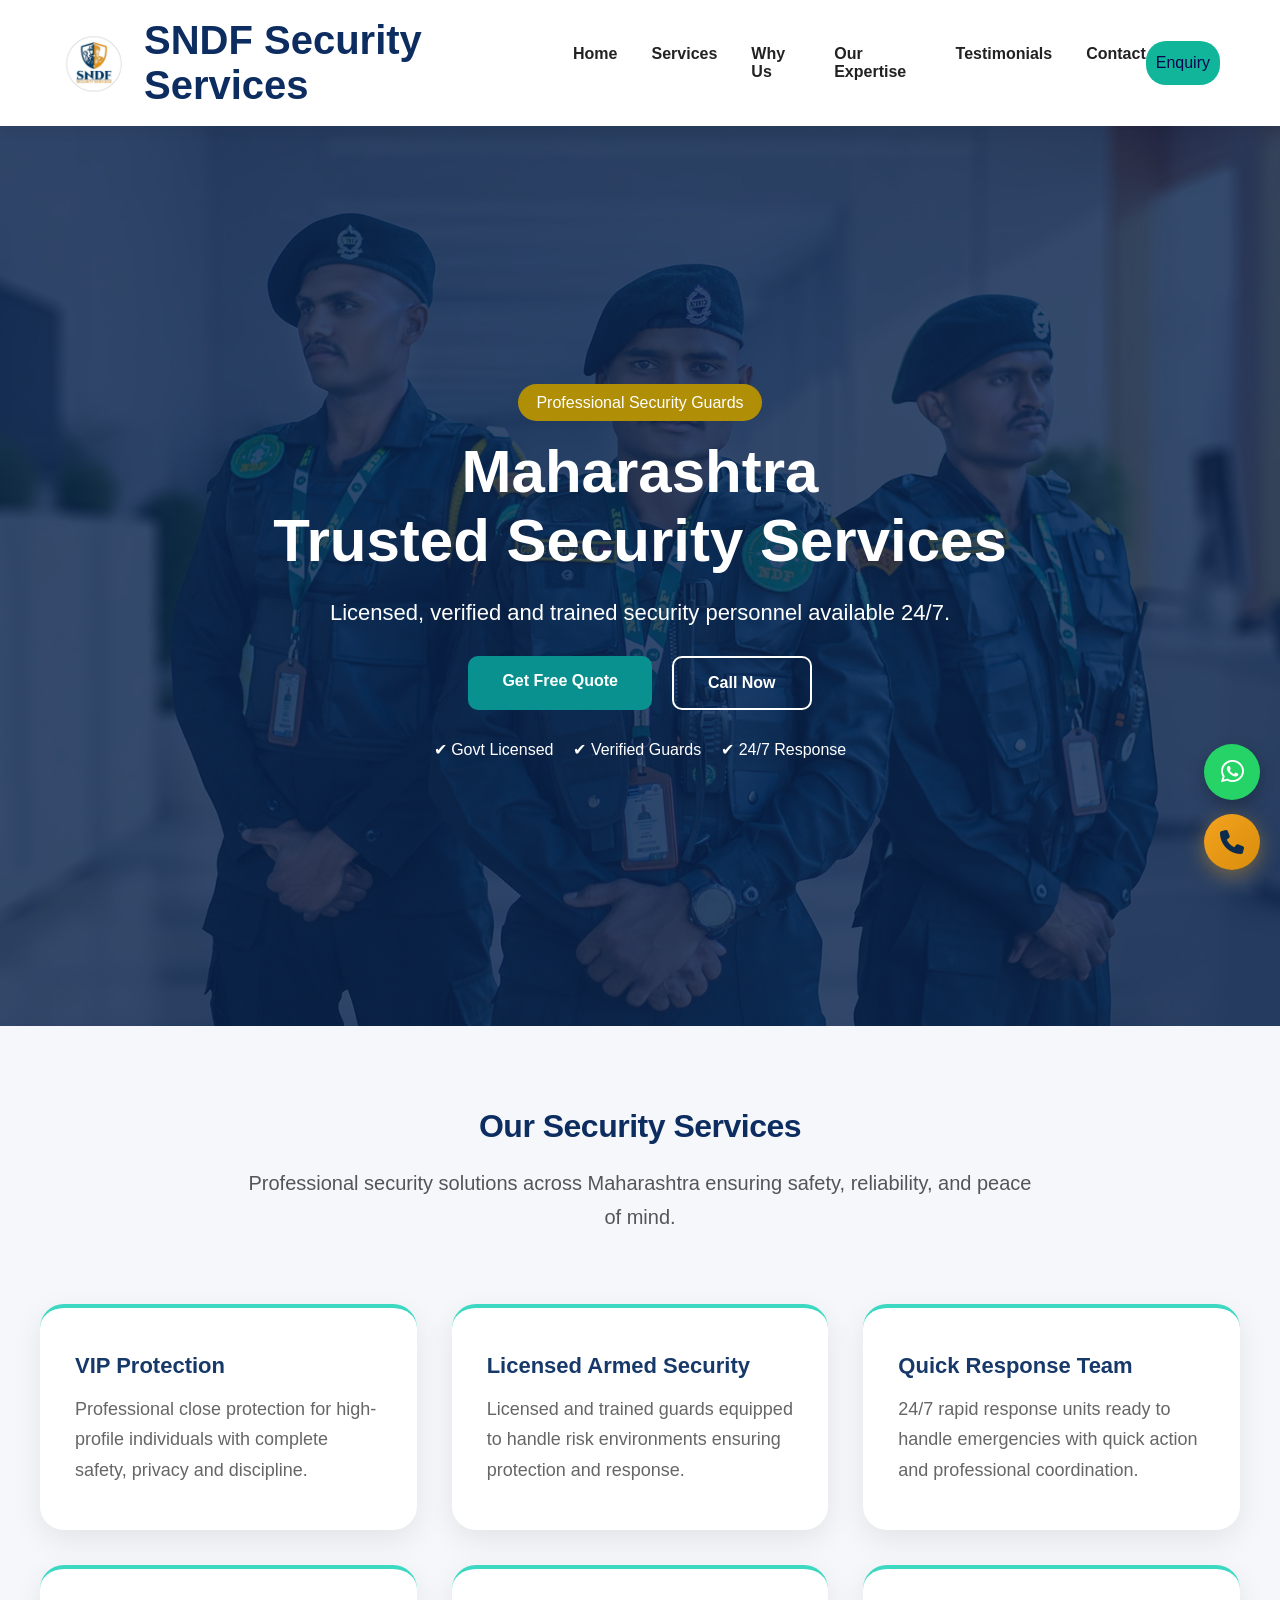
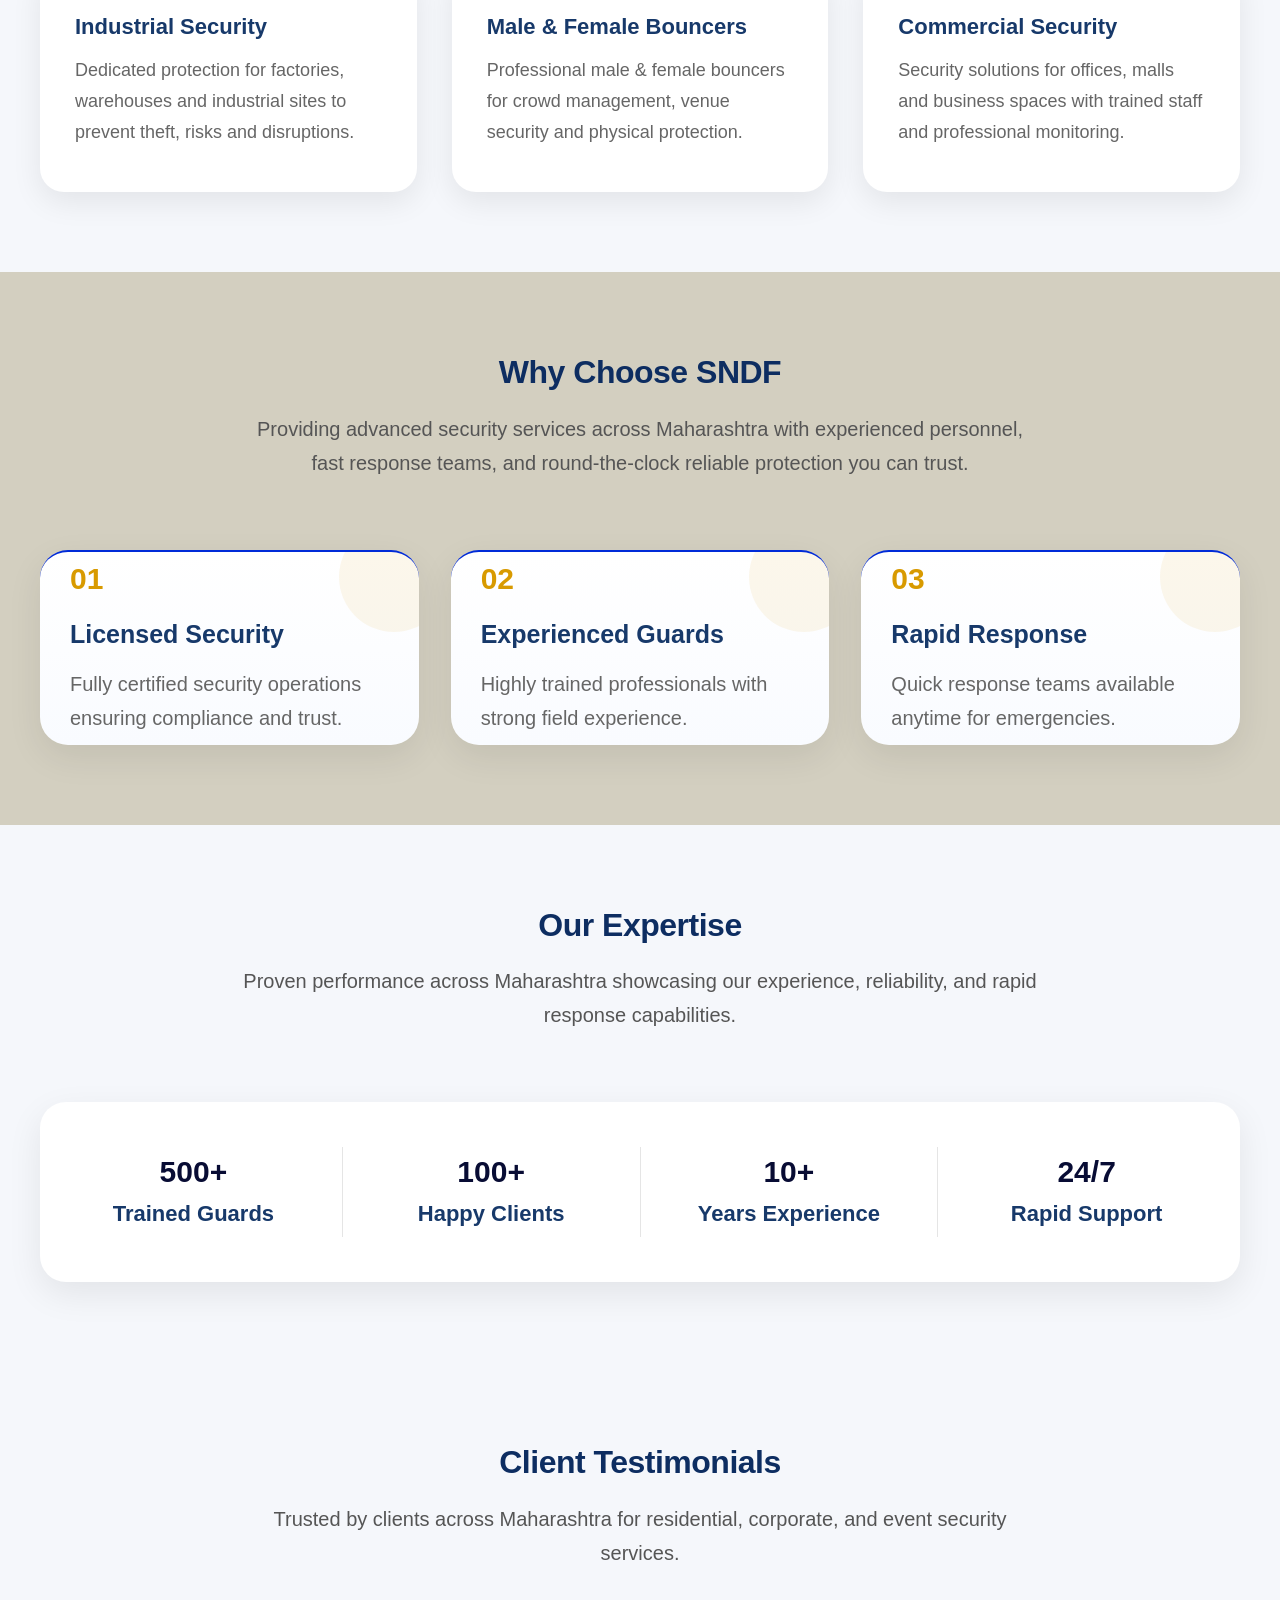
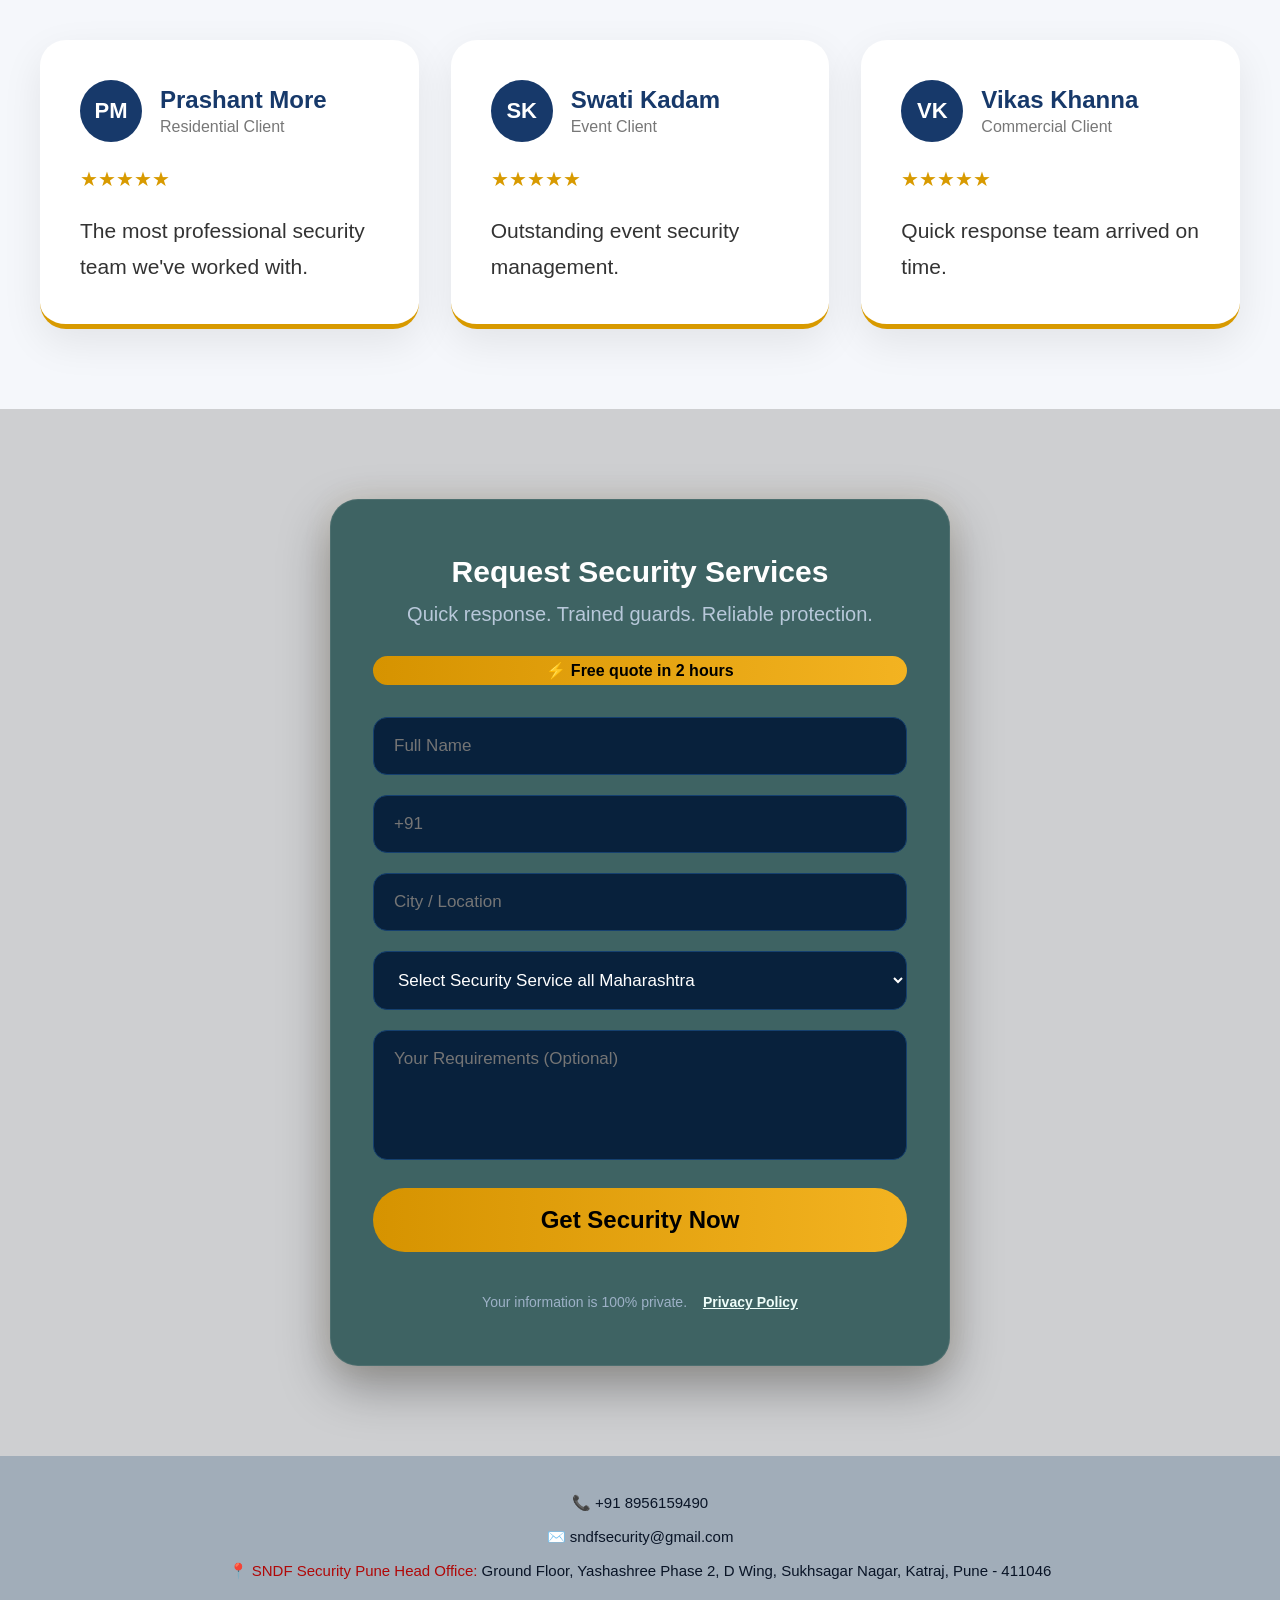
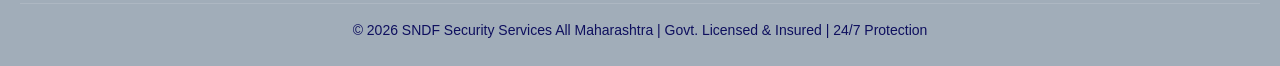
==== commit 78c5e211: "slider add" ====
--- a/index.html
+++ b/index.html
@@ -90,43 +90,50 @@
   <!-- HERO -->
   <section id="home" class="hero">
 
-    <div class="hero-box">
-
-      <span class="badge">
-       Professional Security Guards
-      </span>
-
-      <h1>
-        Maharashtra<br>
-       Trusted Security Services
-      </h1>
-
-      <p>
-        Licensed, verified and trained security personnel available 24/7.
-      </p>
-
-      <div class="hero-btns">
-
-        <a href="#contact" class="btn gold">
-          Get Free Quote
-        </a>
-
-        <a href="tel:8956159490" class="btn ghost">
-          Call Now
-        </a>
-
-      </div>
-
-      <div class="trust-line">
-        <span>✔ Govt Licensed</span>
-        <span>✔ Verified Guards</span>
-        <span>✔ 24/7 Response</span>
-      </div>
-
-    </div>
-
-  </section>
-
+  <!-- SLIDER -->
+  <div class="hero-slider">
+    <img src="images/guard.webp" class="slide active">
+    <img src="images/guard4.webp" class="slide">
+    <img src="images/guard9.webp" class="slide">
+  </div>
+
+  <!-- CONTENT (UNCHANGED DESIGN) -->
+  <div class="hero-box">
+
+    <span class="badge">
+      Professional Security Guards
+    </span>
+
+    <h1>
+      Maharashtra<br>
+      Trusted Security Services
+    </h1>
+
+    <p>
+      Licensed, verified and trained security personnel available 24/7.
+    </p>
+
+    <div class="hero-btns">
+
+      <a href="#contact" class="btn gold">
+        Get Free Quote
+      </a>
+
+      <a href="tel:8956159490" class="btn ghost">
+        Call Now
+      </a>
+
+    </div>
+
+    <div class="trust-line">
+      <span>✔ Govt Licensed</span>
+      <span>✔ Verified Guards</span>
+      <span>✔ 24/7 Response</span>
+    </div>
+
+  </div>
+
+</section>
 
   <!-- SERVICES -->
   <section id="services" class="section light">
@@ -512,6 +519,16 @@
 
 });
 
+// HERO SLIDER
+let slides = document.querySelectorAll(".slide");
+let index = 0;
+
+setInterval(() => {
+  slides[index].classList.remove("active");
+  index = (index + 1) % slides.length;
+  slides[index].classList.add("active");
+}, 3000);
+
 </script>
 
 </body>
--- a/style.css
+++ b/style.css
@@ -139,26 +139,52 @@
 }
 /* HERO */
 
+
+/* HERO FIX */
 .hero{
-min-height:100vh;
-
-display:flex;
-justify-content:center;
-align-items:center;
-
-padding:70px;
-
-text-align:center;
-color:white;
-
-background:
-linear-gradient(rgba(8,35,78,.82),rgba(8,35,78,.82)),
-url('images/guard.webp');
-
-background-size:cover;
-background-position:center;
-}
-
+  position:relative;
+  min-height:100vh;
+  display:flex;
+  justify-content:center;
+  align-items:center;
+  text-align:center;
+  color:white;
+  overflow:hidden;
+}
+
+/* SLIDER */
+.hero-slider{
+  position:absolute;
+  inset:0;
+}
+
+.slide{
+  position:absolute;
+  width:100%;
+  height:100%;
+  object-fit:cover;
+  opacity:0;
+  transition:opacity 1s ease-in-out;
+}
+
+.slide.active{
+  opacity:1;
+}
+
+/* OVERLAY */
+.hero::after{
+  content:"";
+  position:absolute;
+  inset:0;
+  background:rgba(8,35,78,.82);
+  z-index:1;
+}
+
+/* CONTENT */
+.hero-box{
+  position:relative;
+  z-index:2;
+}
 .hero-box{
 max-width:900px;
 }
@@ -1661,4 +1687,61 @@
   margin-left:6px;
   cursor:pointer;
   text-decoration:underline;
+}
+
+/* ===== HERO SLIDER FIX ===== */
+
+.hero{
+  position:relative;
+  min-height:100vh;
+  width:100%;
+  display:flex;
+  justify-content:center;
+  align-items:center;
+  text-align:center;
+  color:white;
+  overflow:hidden;
+}
+
+/* SLIDER */
+.hero-slider{
+  position:absolute;
+  top:0;
+  left:0;
+  width:100%;
+  height:100%;
+}
+
+/* IMAGE */
+.slide{
+  position:absolute;
+  top:0;
+  left:0;
+  width:100%;
+  height:100%;
+
+  object-fit:cover;
+  object-position:center;
+
+  opacity:0;
+  transition:opacity 1s ease-in-out;
+}
+
+.slide.active{
+  opacity:1;
+}
+
+/* OVERLAY */
+.hero::after{
+  content:"";
+  position:absolute;
+  inset:0;
+  background:rgba(8,35,78,.82);
+  z-index:1;
+}
+
+/* CONTENT */
+.hero-box{
+  position:relative;
+  z-index:2;
 }
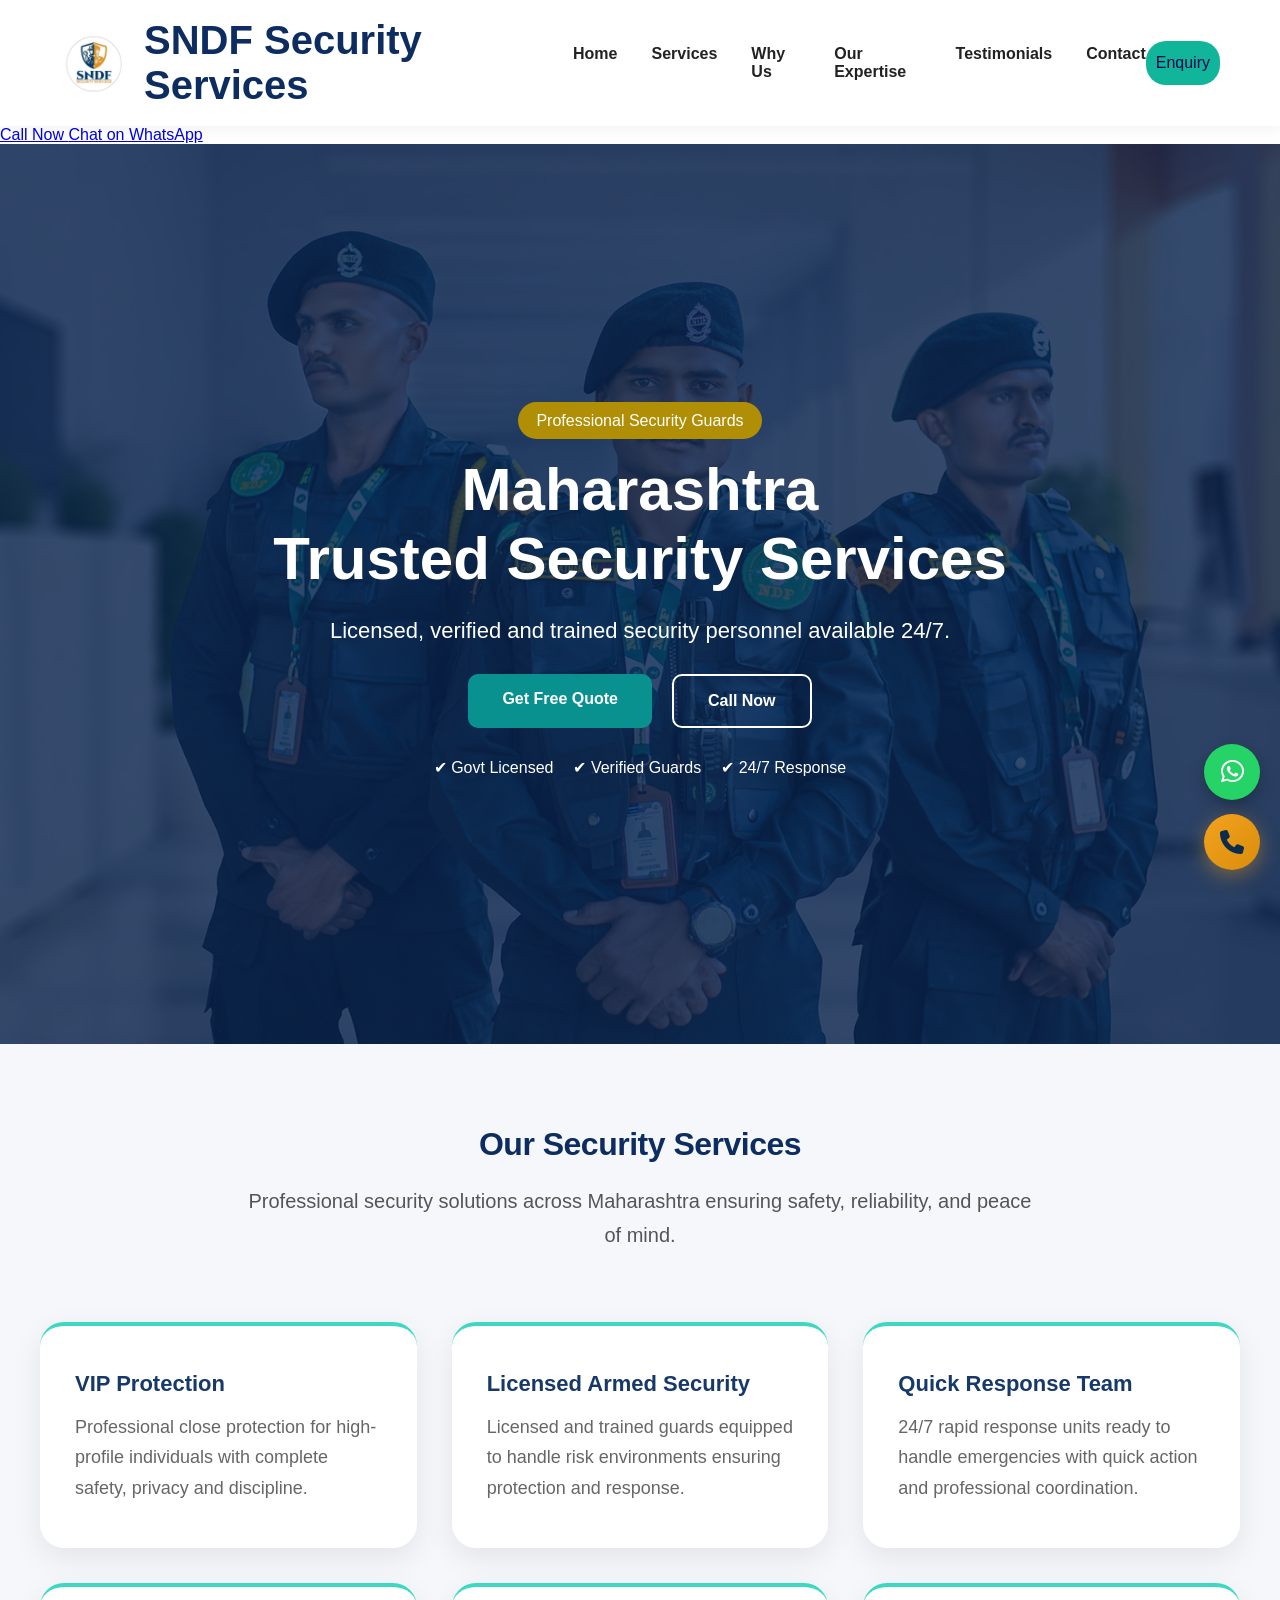
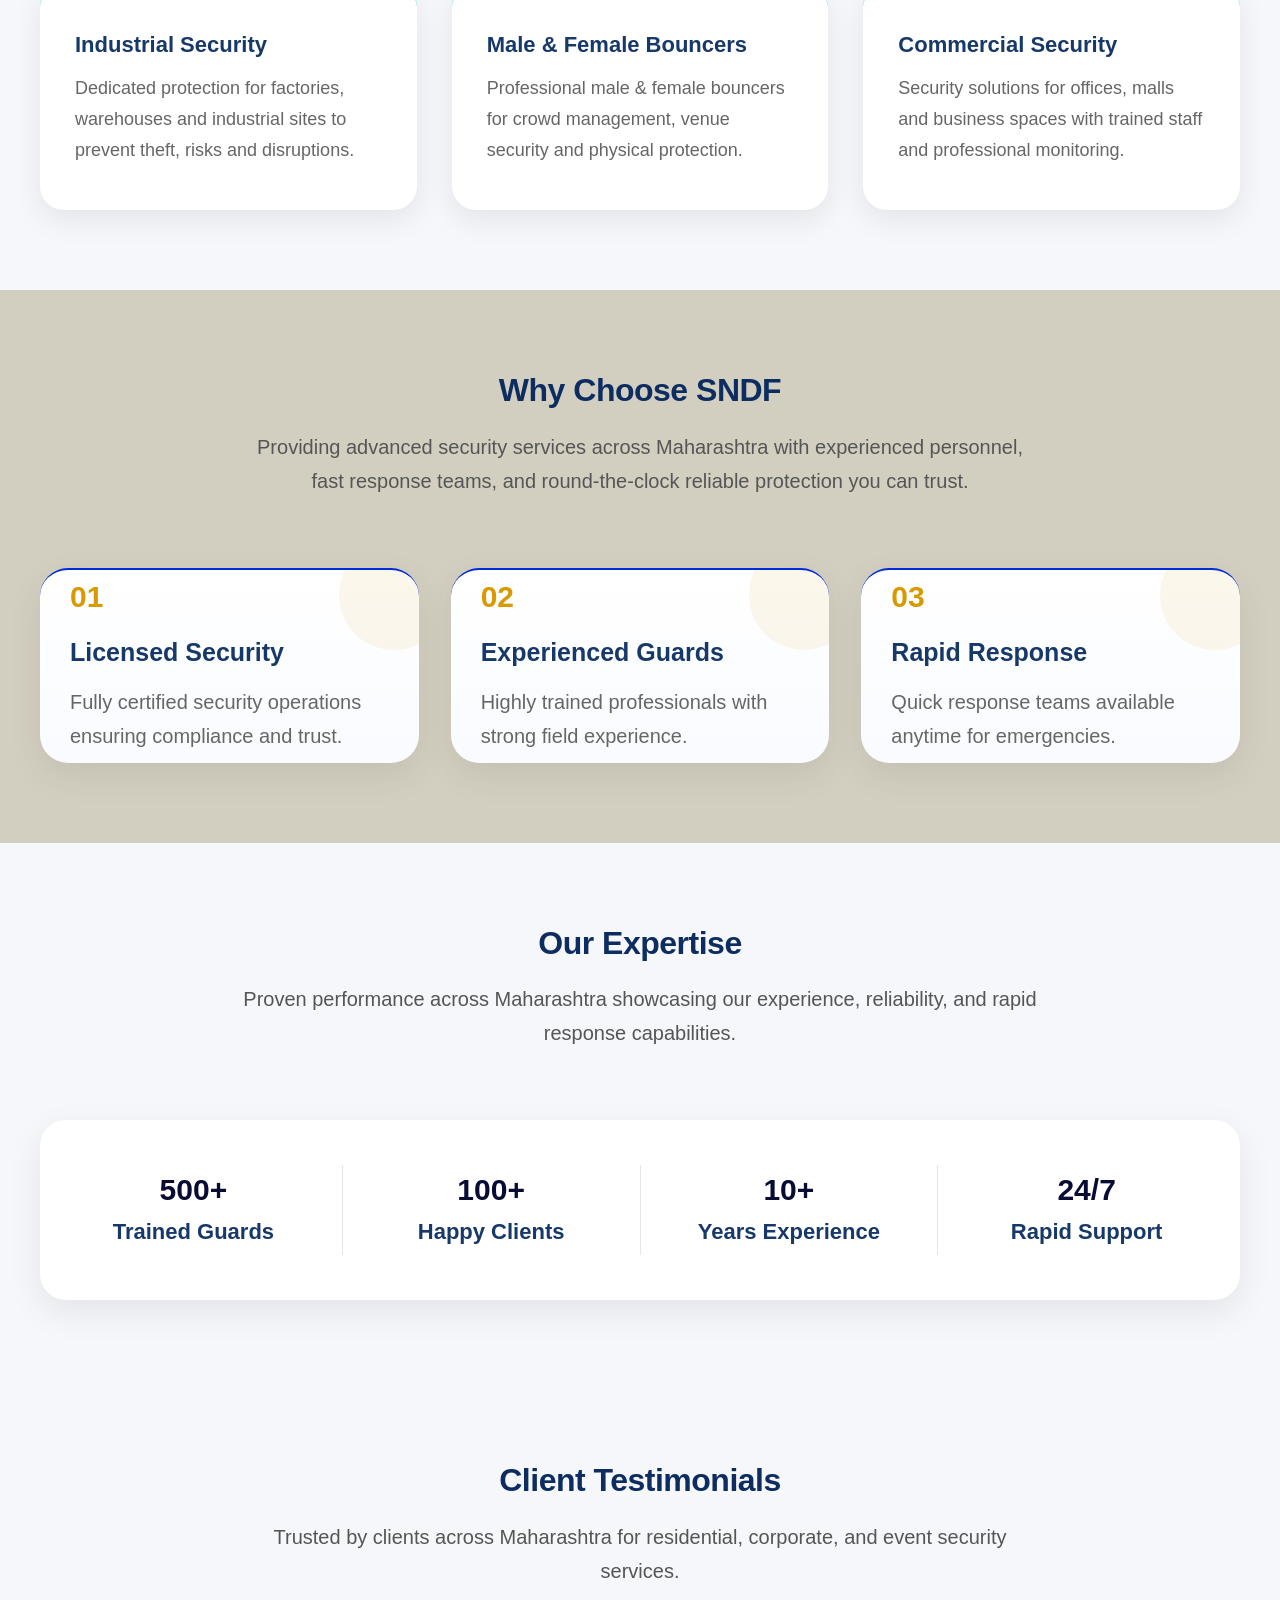
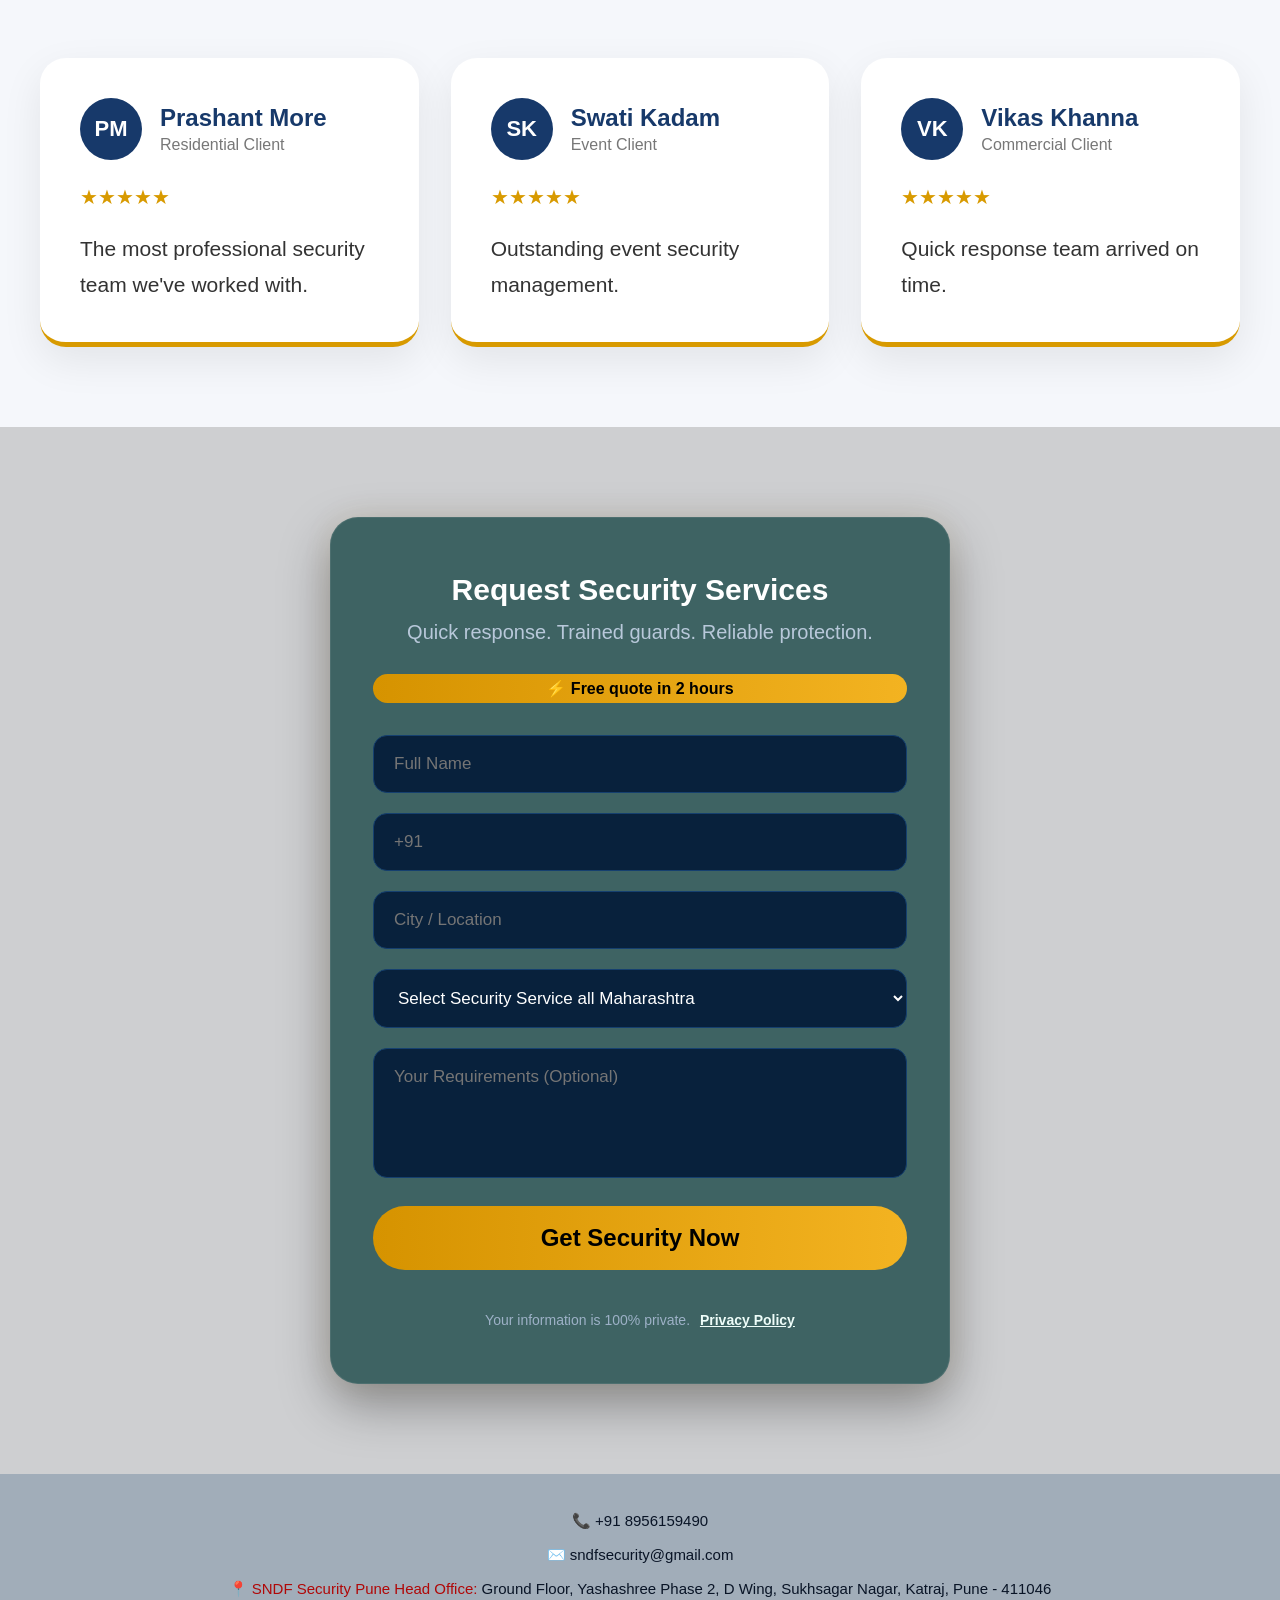
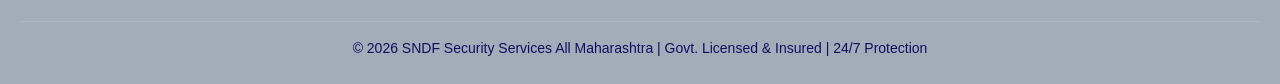
==== commit 5ba27ad3: "code new added" ====
--- a/index.html
+++ b/index.html
@@ -3,13 +3,13 @@
 
 <head>
   <!-- Google tag (gtag.js) -->
-  <script async src="https://www.googletagmanager.com/gtag/js?id=AW-18089420292"></script>
+<script async src="https://www.googletagmanager.com/gtag/js?id=G-692RTQMG41"></script>
 <script>
   window.dataLayer = window.dataLayer || [];
   function gtag(){dataLayer.push(arguments);}
   gtag('js', new Date());
 
-  gtag('config', 'AW-18089420292');
+  gtag('config', 'G-692RTQMG41');
 </script>
 
   <meta charset="UTF-8">
@@ -77,14 +77,29 @@
 
 
   <!-- FLOATING BUTTONS -->
-  <a href="https://wa.me/918956159490" class="whatsapp-float" target="_blank">
-    <i class="fab fa-whatsapp"></i>
-  </a>
-
-  <button class="floating-call"
-    onclick="window.location.href='tel:+918956159490'">
-    <i class="fas fa-phone"></i>
-  </button>
+  <!-- ✅ WhatsApp Floating Button -->
+<a href="https://wa.me/918956159490" 
+   class="whatsapp-float" 
+   target="_blank"
+   onclick="gtag('event', 'whatsapp_click');">
+  <i class="fab fa-whatsapp"></i>
+</a>
+
+<!-- ✅ Call Floating Button -->
+<button class="floating-call"
+  onclick="gtag('event', 'call_click'); window.location.href='tel:+918956159490';">
+  <i class="fas fa-phone"></i>
+</button>
+
+<!-- ✅ Call Text Link -->
+<a href="tel:+918956159490" onclick="gtag('event', 'call_click');">
+  Call Now
+</a>
+
+<!-- ✅ WhatsApp Text Link -->
+<a href="https://wa.me/918956159490" onclick="gtag('event', 'whatsapp_click');">
+  Chat on WhatsApp
+</a>
 
 
   <!-- HERO -->
@@ -92,9 +107,12 @@
 
   <!-- SLIDER -->
   <div class="hero-slider">
+    <img src="images/guard10.webp" class="slide">
     <img src="images/guard.webp" class="slide active">
+    <img src="images/guard11.webp" class="slide">
     <img src="images/guard4.webp" class="slide">
     <img src="images/guard9.webp" class="slide">
+
   </div>
 
   <!-- CONTENT (UNCHANGED DESIGN) -->
@@ -340,9 +358,11 @@
       ⚡ Free quote in 2 hours
     </div>
 
+    <!-- ✅ FORM START -->
     <form id="contactForm" 
       action="https://formsubmit.co/sndfsecurity@gmail.com" 
-      method="POST">
+      method="POST"
+      onsubmit="gtag('event', 'form_submit');">
 
       <input type="text" id="name" name="name" placeholder="Full Name"
         oninput="this.value=this.value.replace(/[^A-Za-z\s]/g,'')" required>
@@ -373,22 +393,17 @@
 
       <button type="submit">Get Security Now</button>
 
-      <!-- ✅ FINAL (SINGLE LINE) -->
       <div class="privacy-note">
         Your information is 100% private.
-        <span class="privacy-link" onclick="openPrivacyModal()">
-                      <a href="#" class="privacy-link">Privacy Policy</a>
-
-        </span>
-
+        <a href="#" class="privacy-link">Privacy Policy</a>
       </div>
 
     </form>
+    <!-- ✅ FORM END -->
 
   </div>
 
 </section>
-
   <!-- FOOTER -->
   <footer class="footer">
 
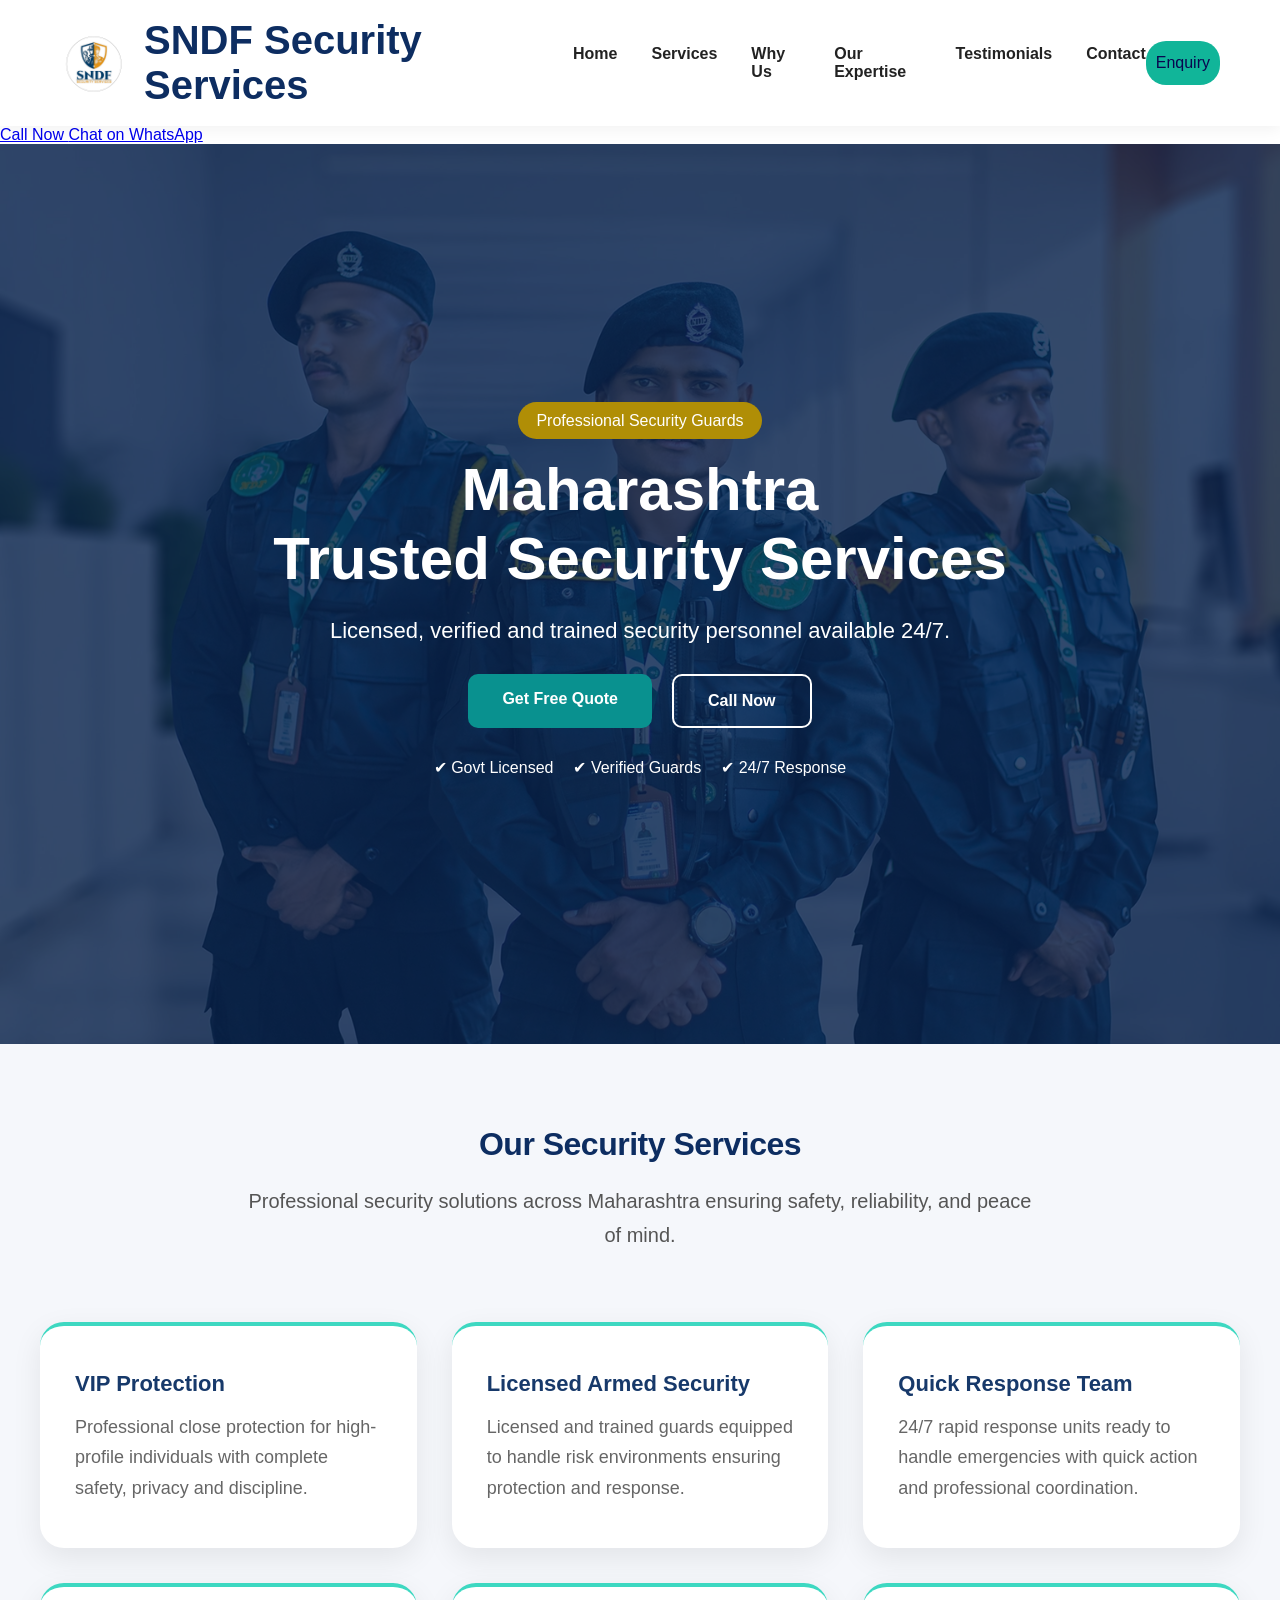
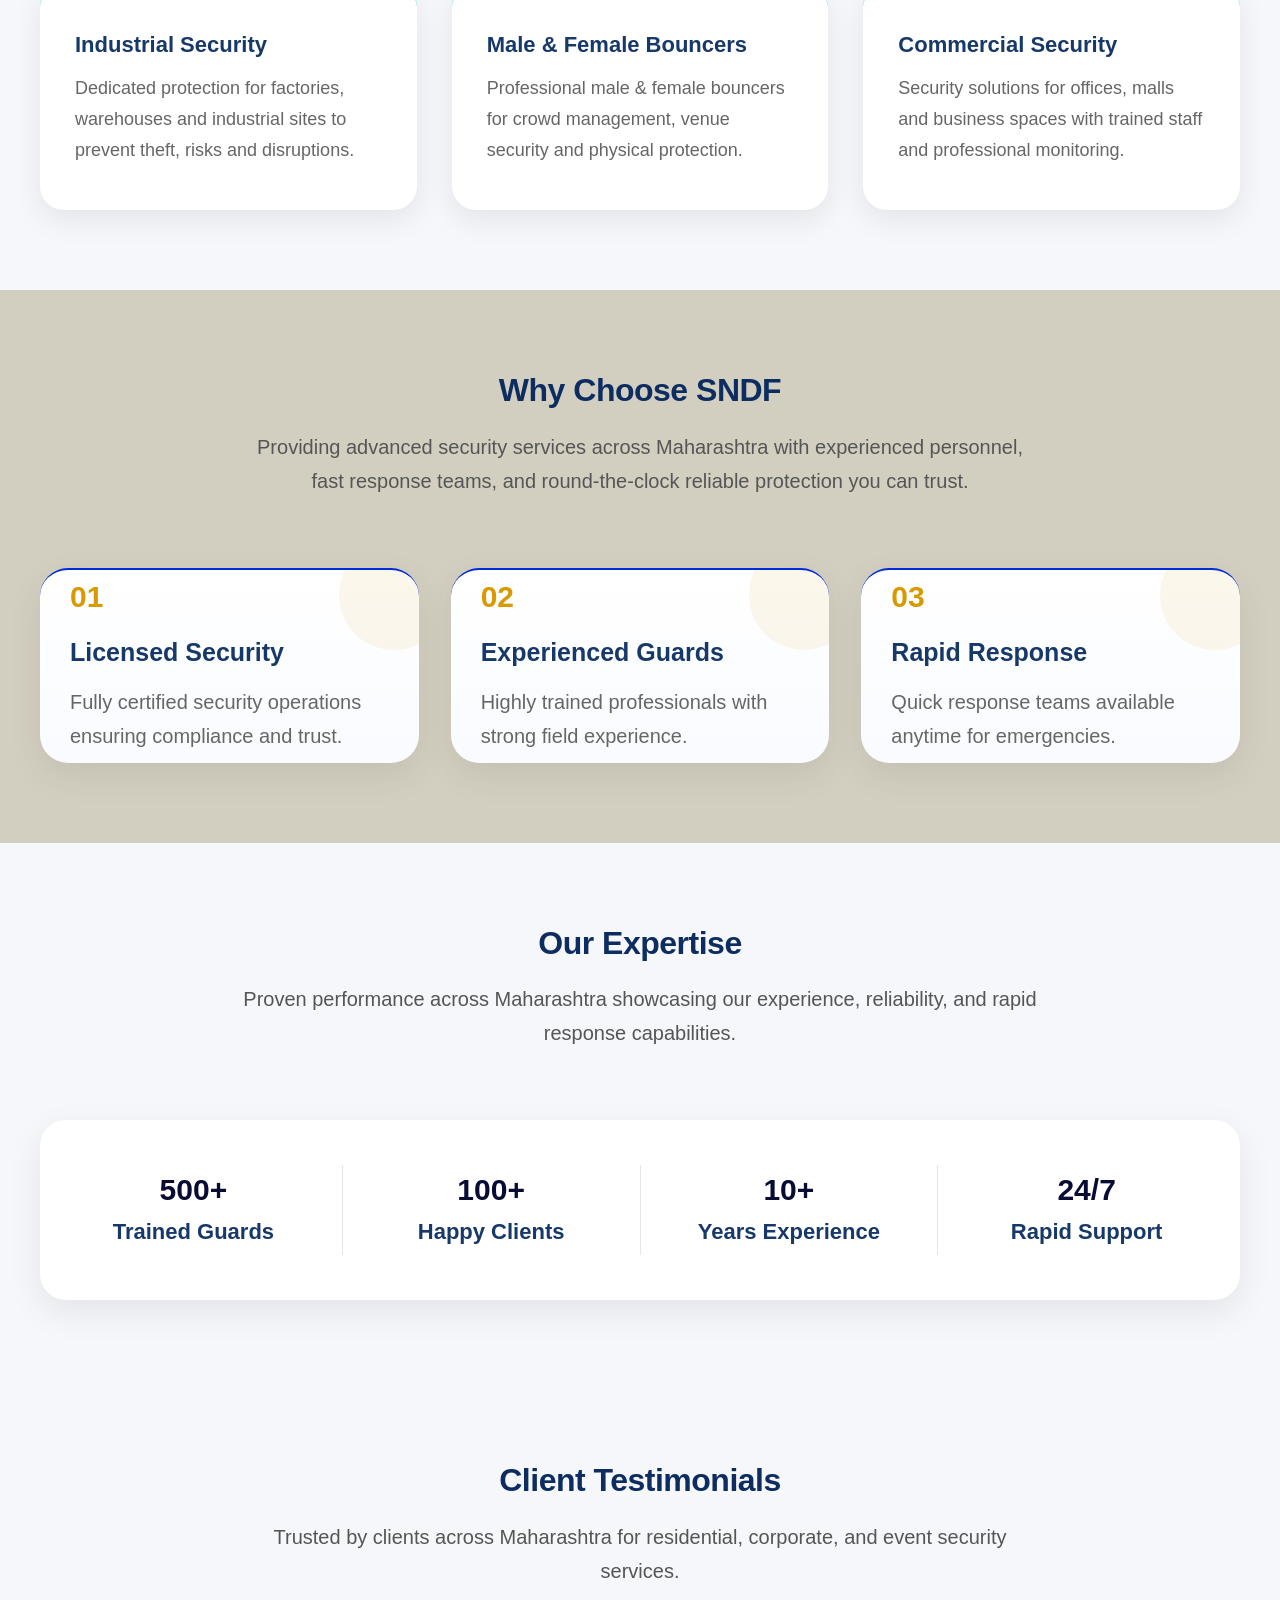
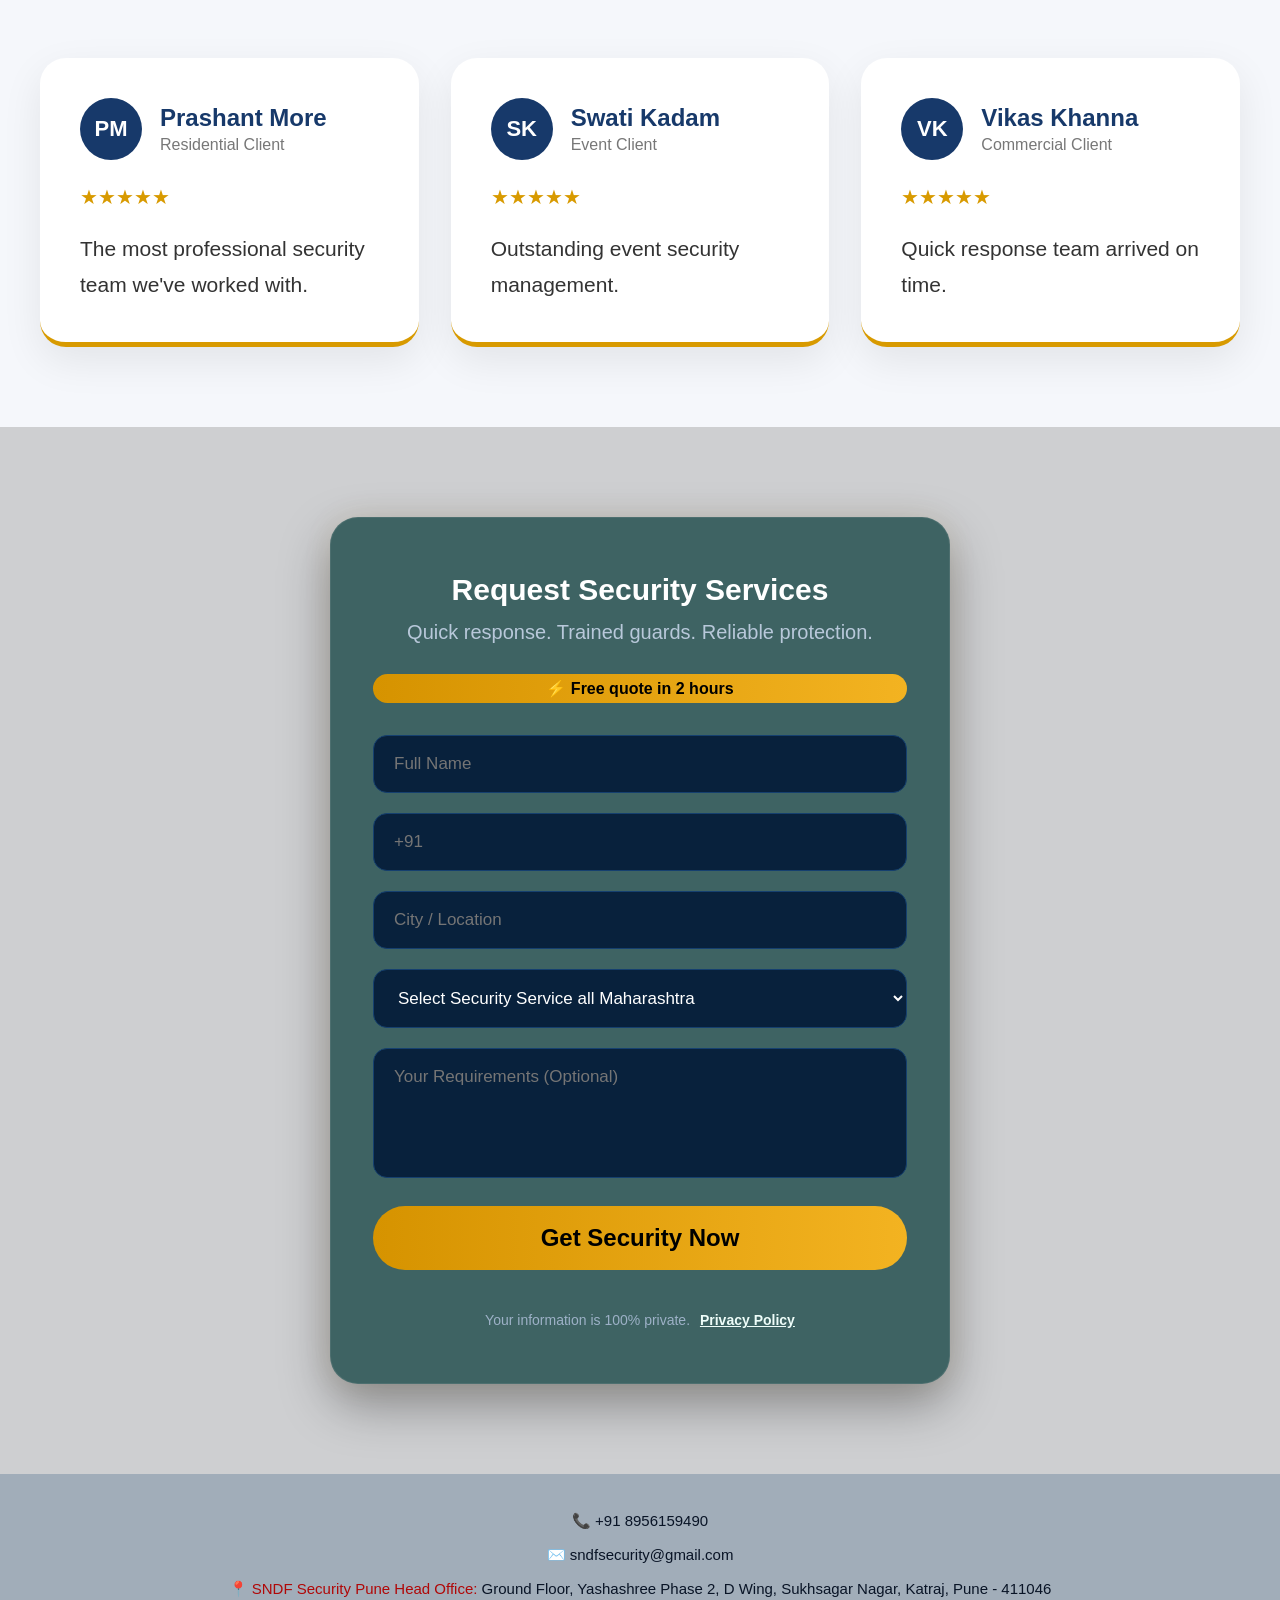
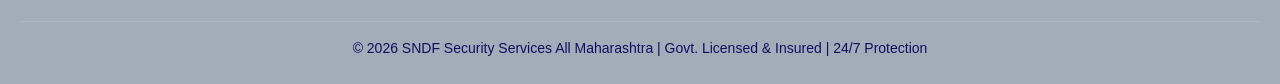
==== commit 31584e08: "html" ====
--- a/index.html
+++ b/index.html
@@ -77,29 +77,20 @@
 
 
   <!-- FLOATING BUTTONS -->
-  <!-- ✅ WhatsApp Floating Button -->
-<a href="https://wa.me/918956159490" 
-   class="whatsapp-float" 
-   target="_blank"
-   onclick="gtag('event', 'whatsapp_click');">
-  <i class="fab fa-whatsapp"></i>
-</a>
-
-<!-- ✅ Call Floating Button -->
-<button class="floating-call"
-  onclick="gtag('event', 'call_click'); window.location.href='tel:+918956159490';">
-  <i class="fas fa-phone"></i>
-</button>
-
-<!-- ✅ Call Text Link -->
-<a href="tel:+918956159490" onclick="gtag('event', 'call_click');">
-  Call Now
-</a>
-
-<!-- ✅ WhatsApp Text Link -->
-<a href="https://wa.me/918956159490" onclick="gtag('event', 'whatsapp_click');">
-  Chat on WhatsApp
-</a>
+  <div class="top-contact">
+
+  <a href="tel:+918956159490" 
+     onclick="gtag('event', 'call_click');">
+    Call Now
+  </a>
+
+  <a href="https://wa.me/918956159490" 
+     target="_blank"
+     onclick="gtag('event', 'whatsapp_click');">
+    Chat on WhatsApp
+  </a>
+
+</div>
 
 
   <!-- HERO -->
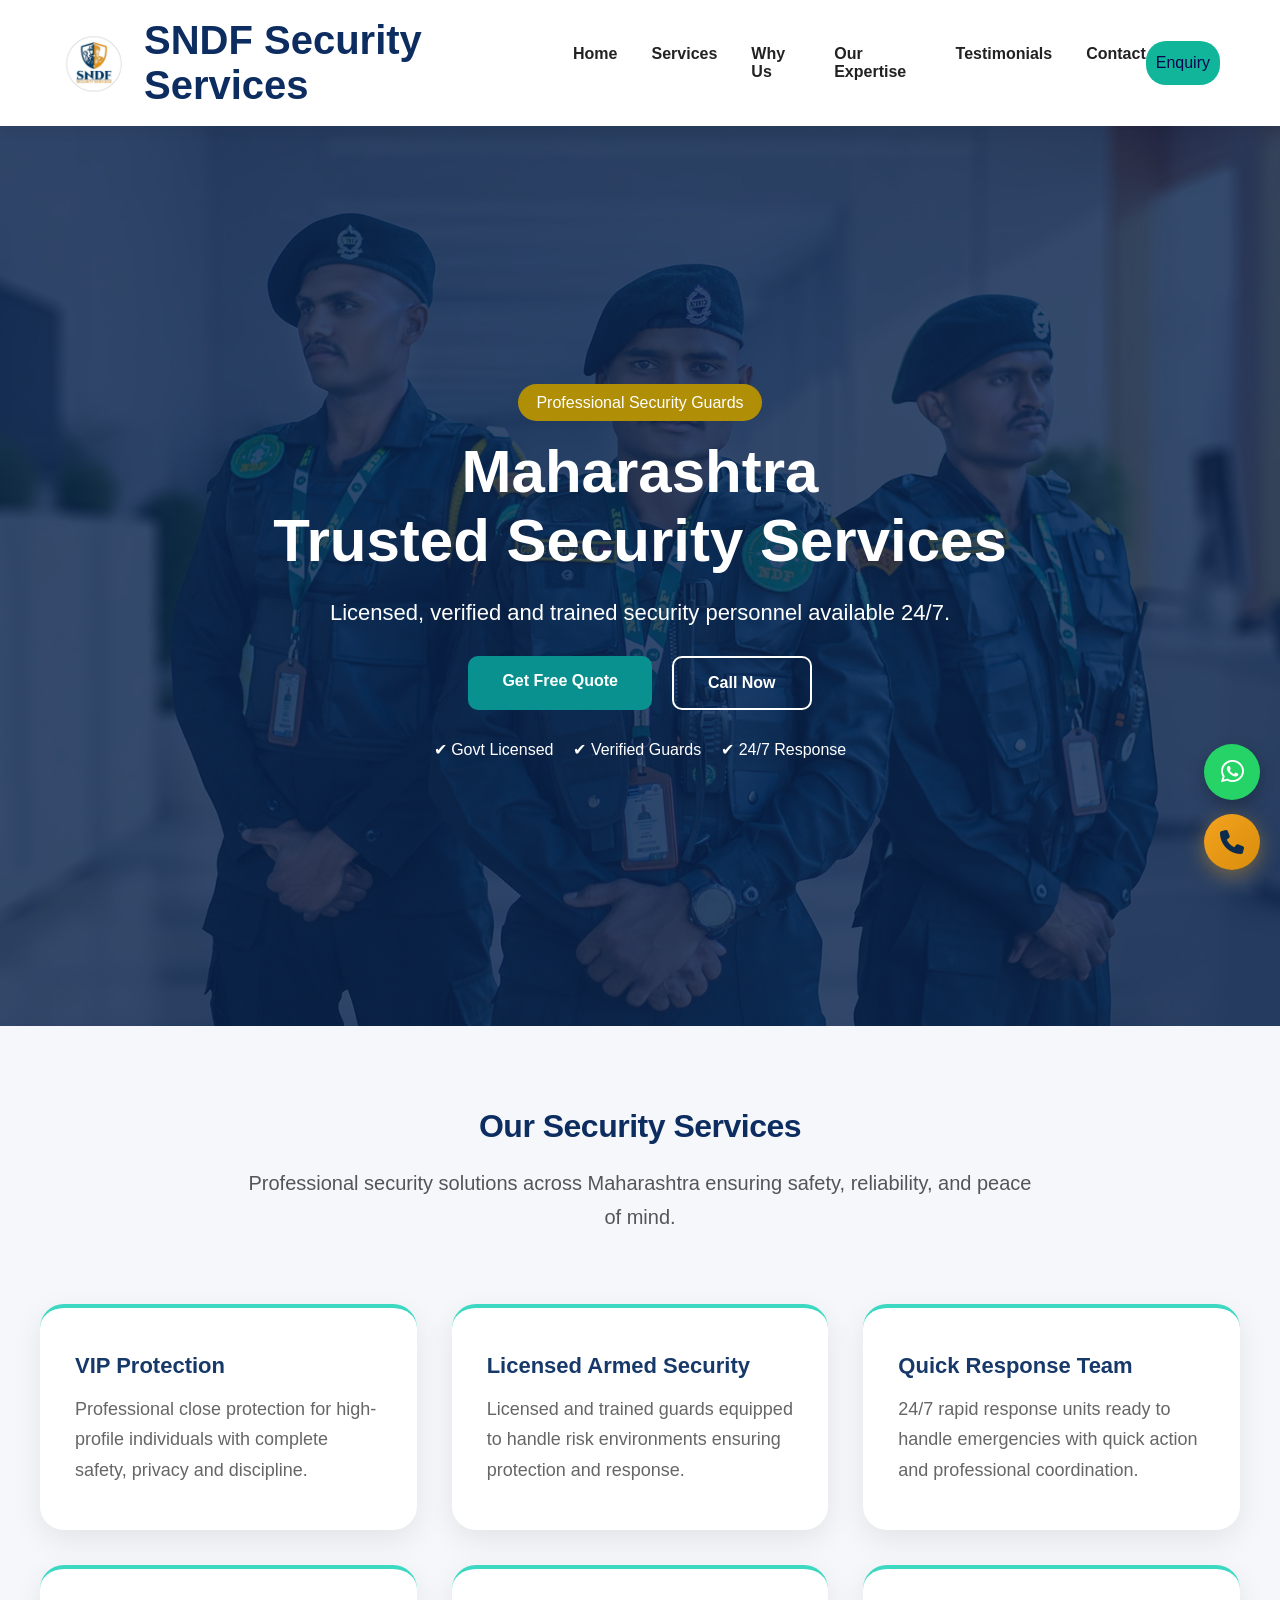
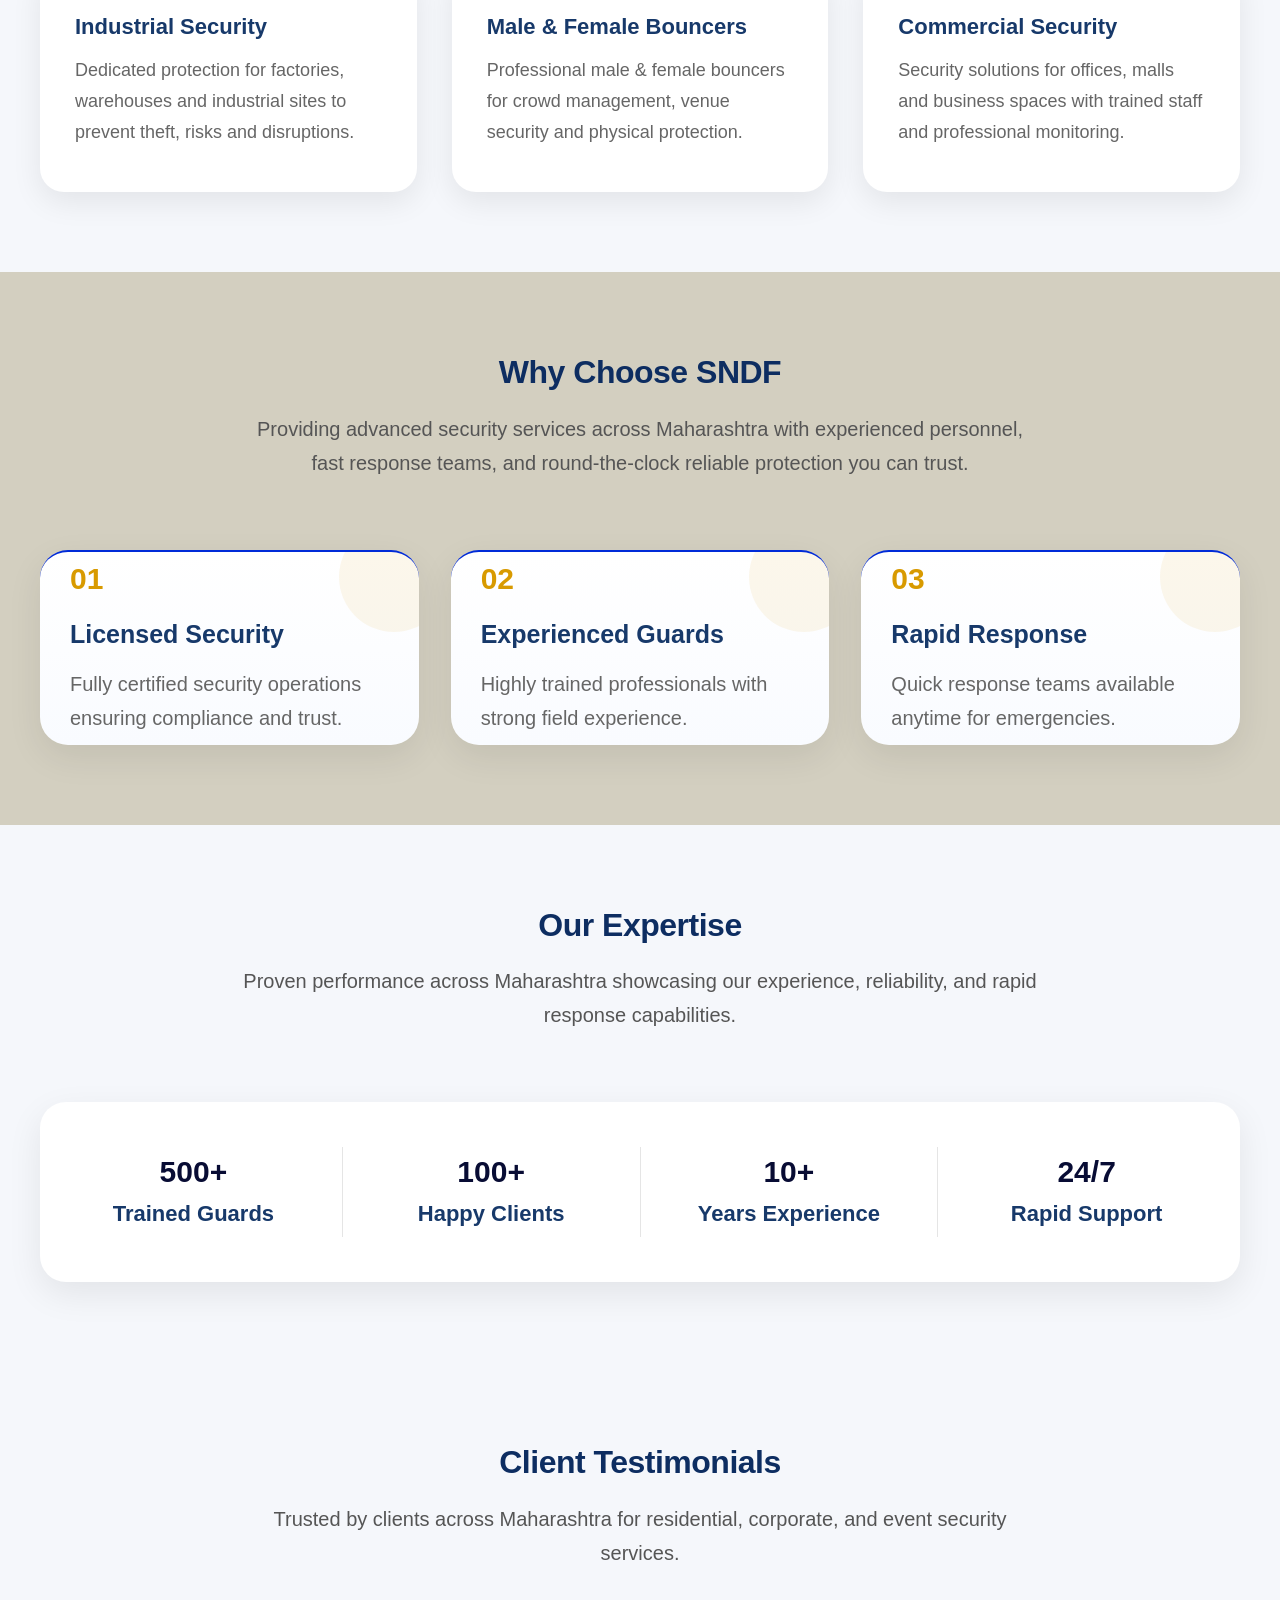
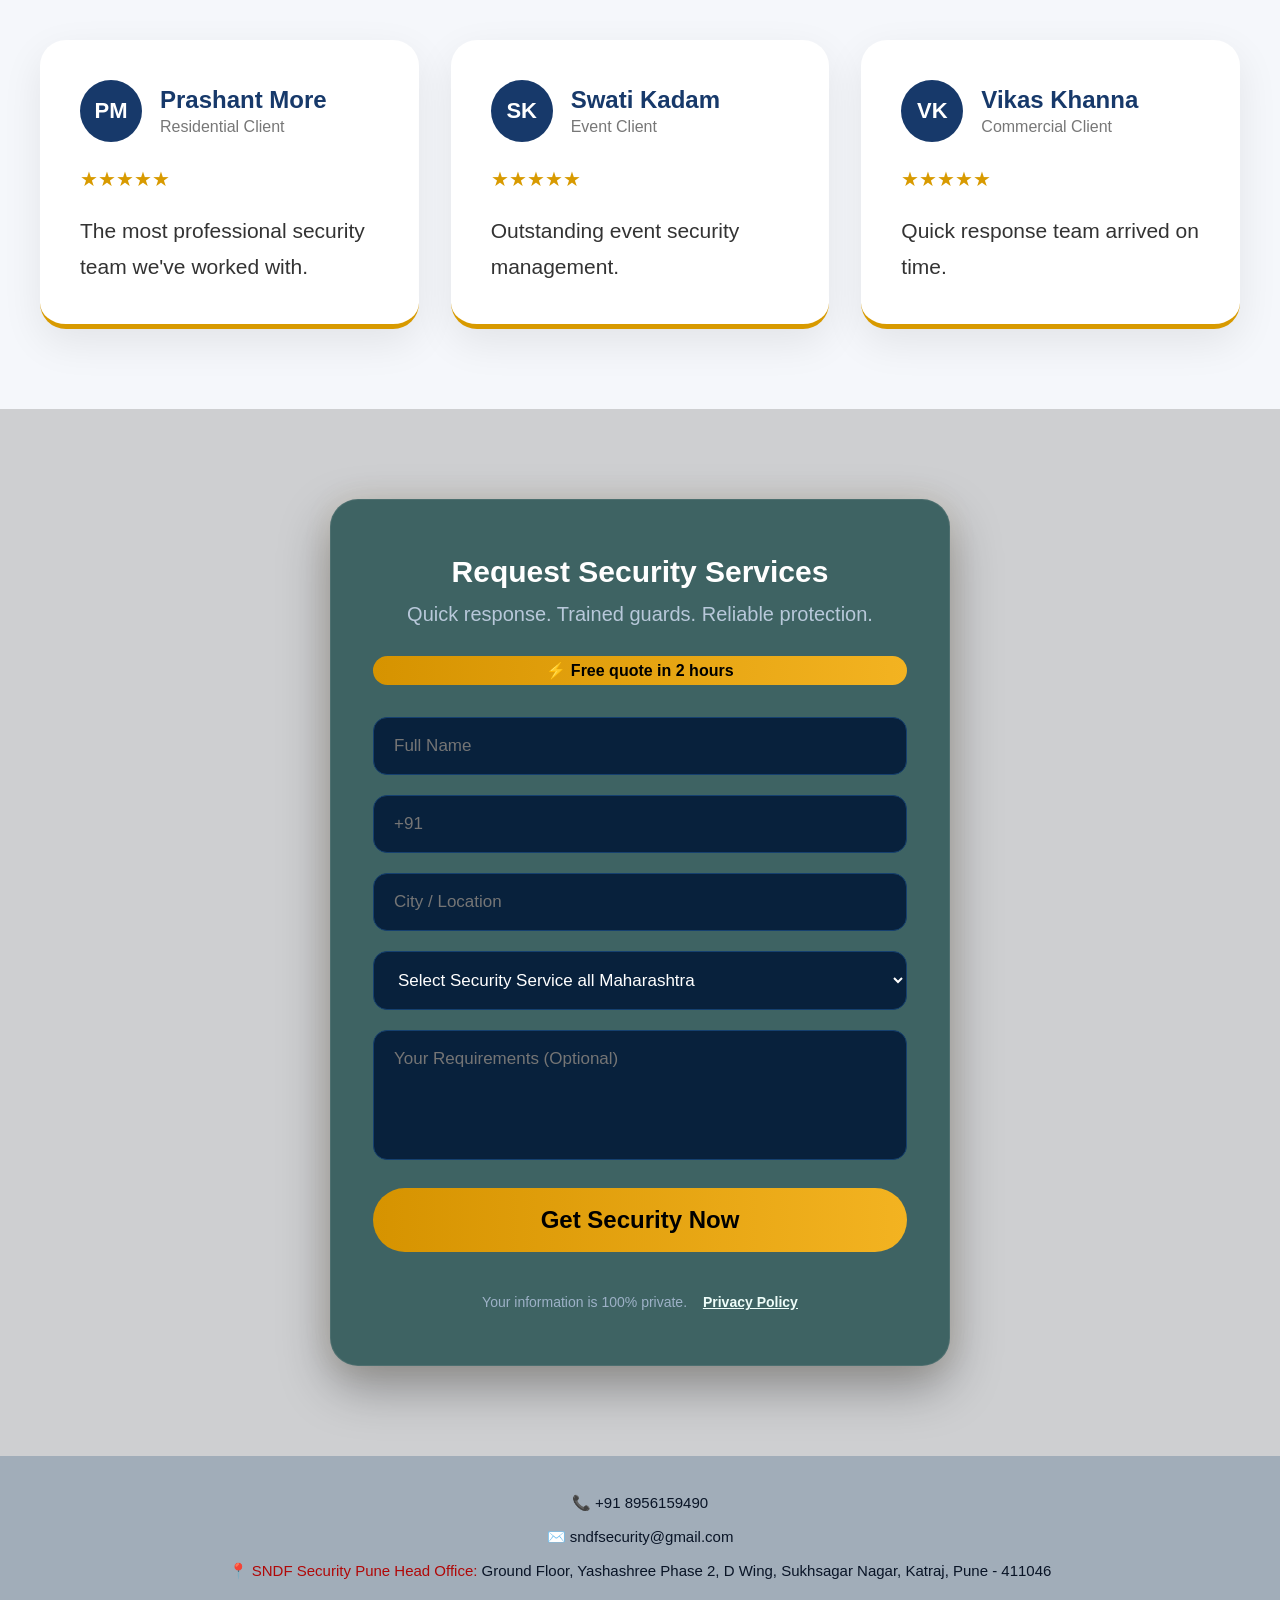
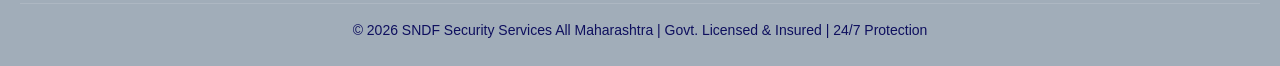
==== commit 9e3ec6c0: "html" ====
--- a/index.html
+++ b/index.html
@@ -77,20 +77,14 @@
 
 
   <!-- FLOATING BUTTONS -->
-  <div class="top-contact">
-
-  <a href="tel:+918956159490" 
-     onclick="gtag('event', 'call_click');">
-    Call Now
+  <a href="https://wa.me/918956159490" class="whatsapp-float" target="_blank">
+    <i class="fab fa-whatsapp"></i>
   </a>
 
-  <a href="https://wa.me/918956159490" 
-     target="_blank"
-     onclick="gtag('event', 'whatsapp_click');">
-    Chat on WhatsApp
-  </a>
-
-</div>
+  <button class="floating-call"
+    onclick="window.location.href='tel:+918956159490'">
+    <i class="fas fa-phone"></i>
+  </button>
 
 
   <!-- HERO -->
@@ -349,11 +343,9 @@
       ⚡ Free quote in 2 hours
     </div>
 
-    <!-- ✅ FORM START -->
     <form id="contactForm" 
       action="https://formsubmit.co/sndfsecurity@gmail.com" 
-      method="POST"
-      onsubmit="gtag('event', 'form_submit');">
+      method="POST">
 
       <input type="text" id="name" name="name" placeholder="Full Name"
         oninput="this.value=this.value.replace(/[^A-Za-z\s]/g,'')" required>
@@ -384,17 +376,22 @@
 
       <button type="submit">Get Security Now</button>
 
+      <!-- ✅ FINAL (SINGLE LINE) -->
       <div class="privacy-note">
         Your information is 100% private.
-        <a href="#" class="privacy-link">Privacy Policy</a>
+        <span class="privacy-link" onclick="openPrivacyModal()">
+                      <a href="#" class="privacy-link">Privacy Policy</a>
+
+        </span>
+
       </div>
 
     </form>
-    <!-- ✅ FORM END -->
 
   </div>
 
 </section>
+
   <!-- FOOTER -->
   <footer class="footer">
 
